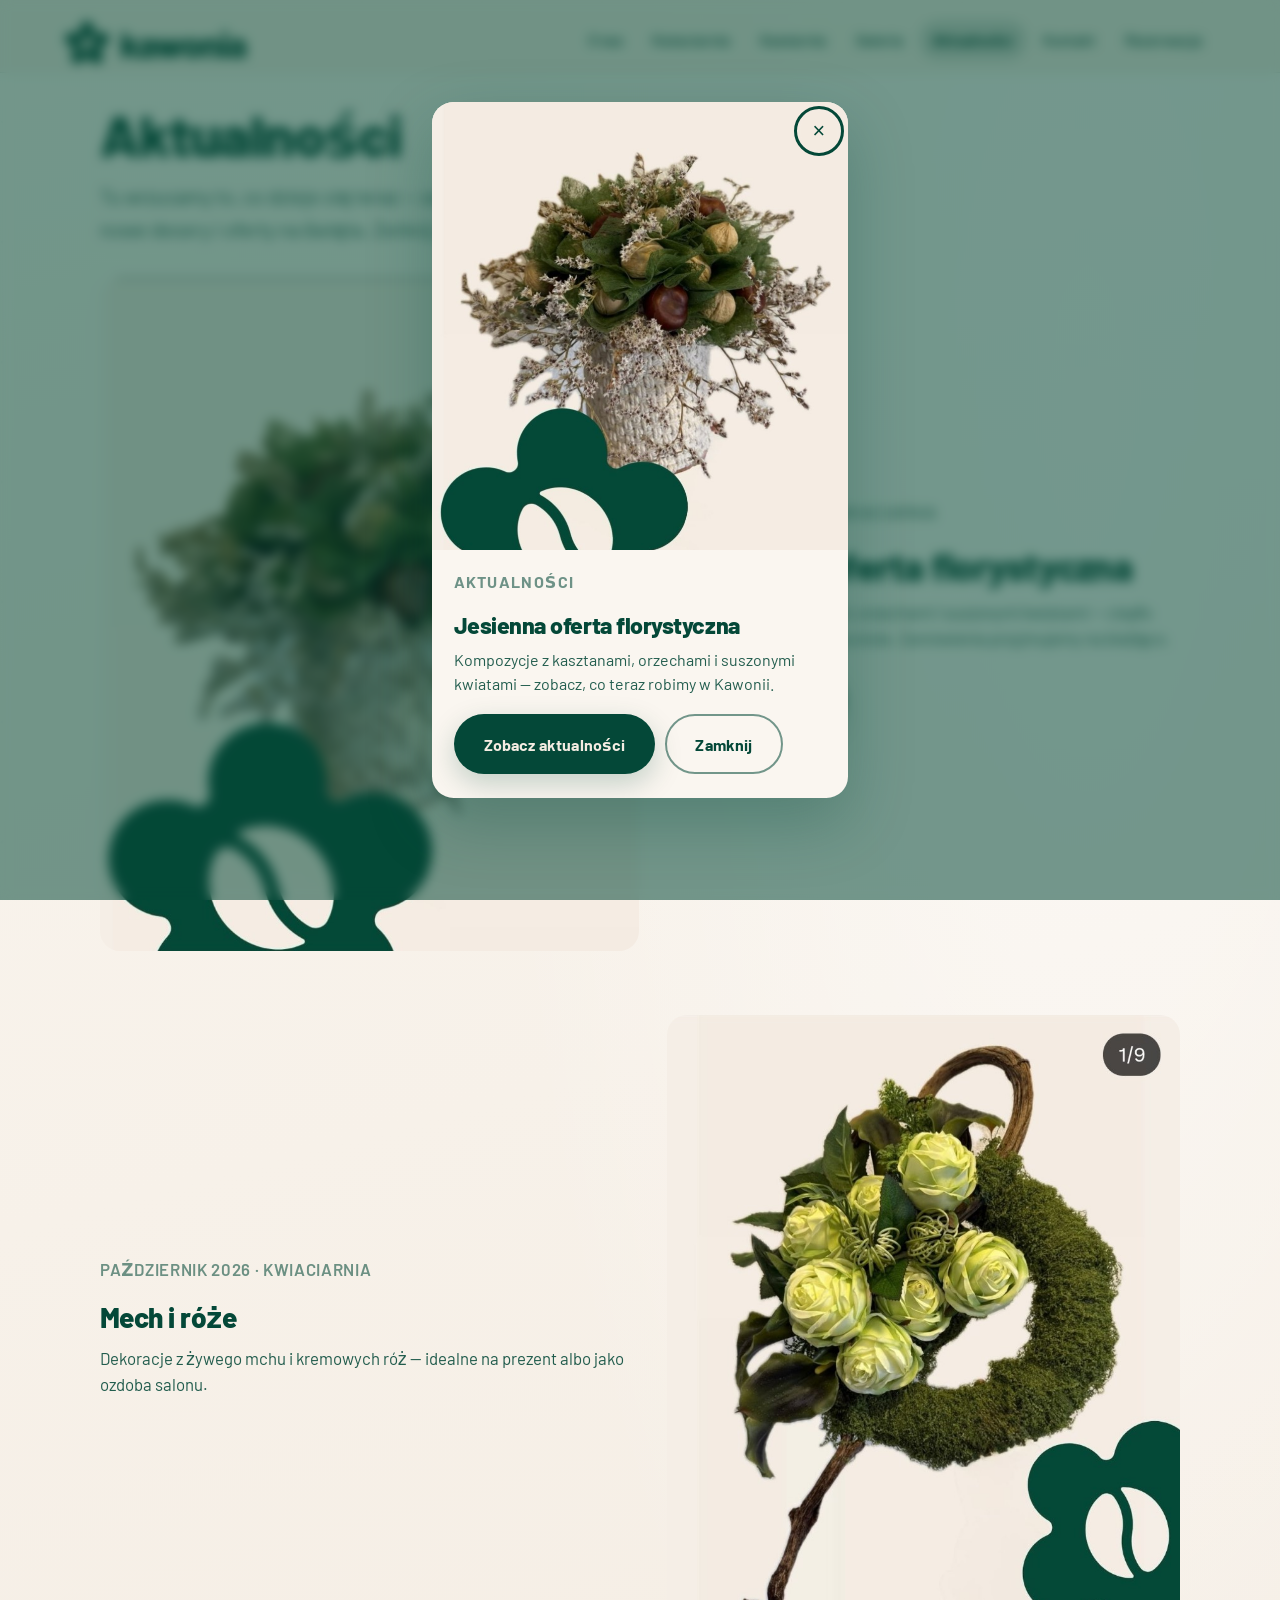
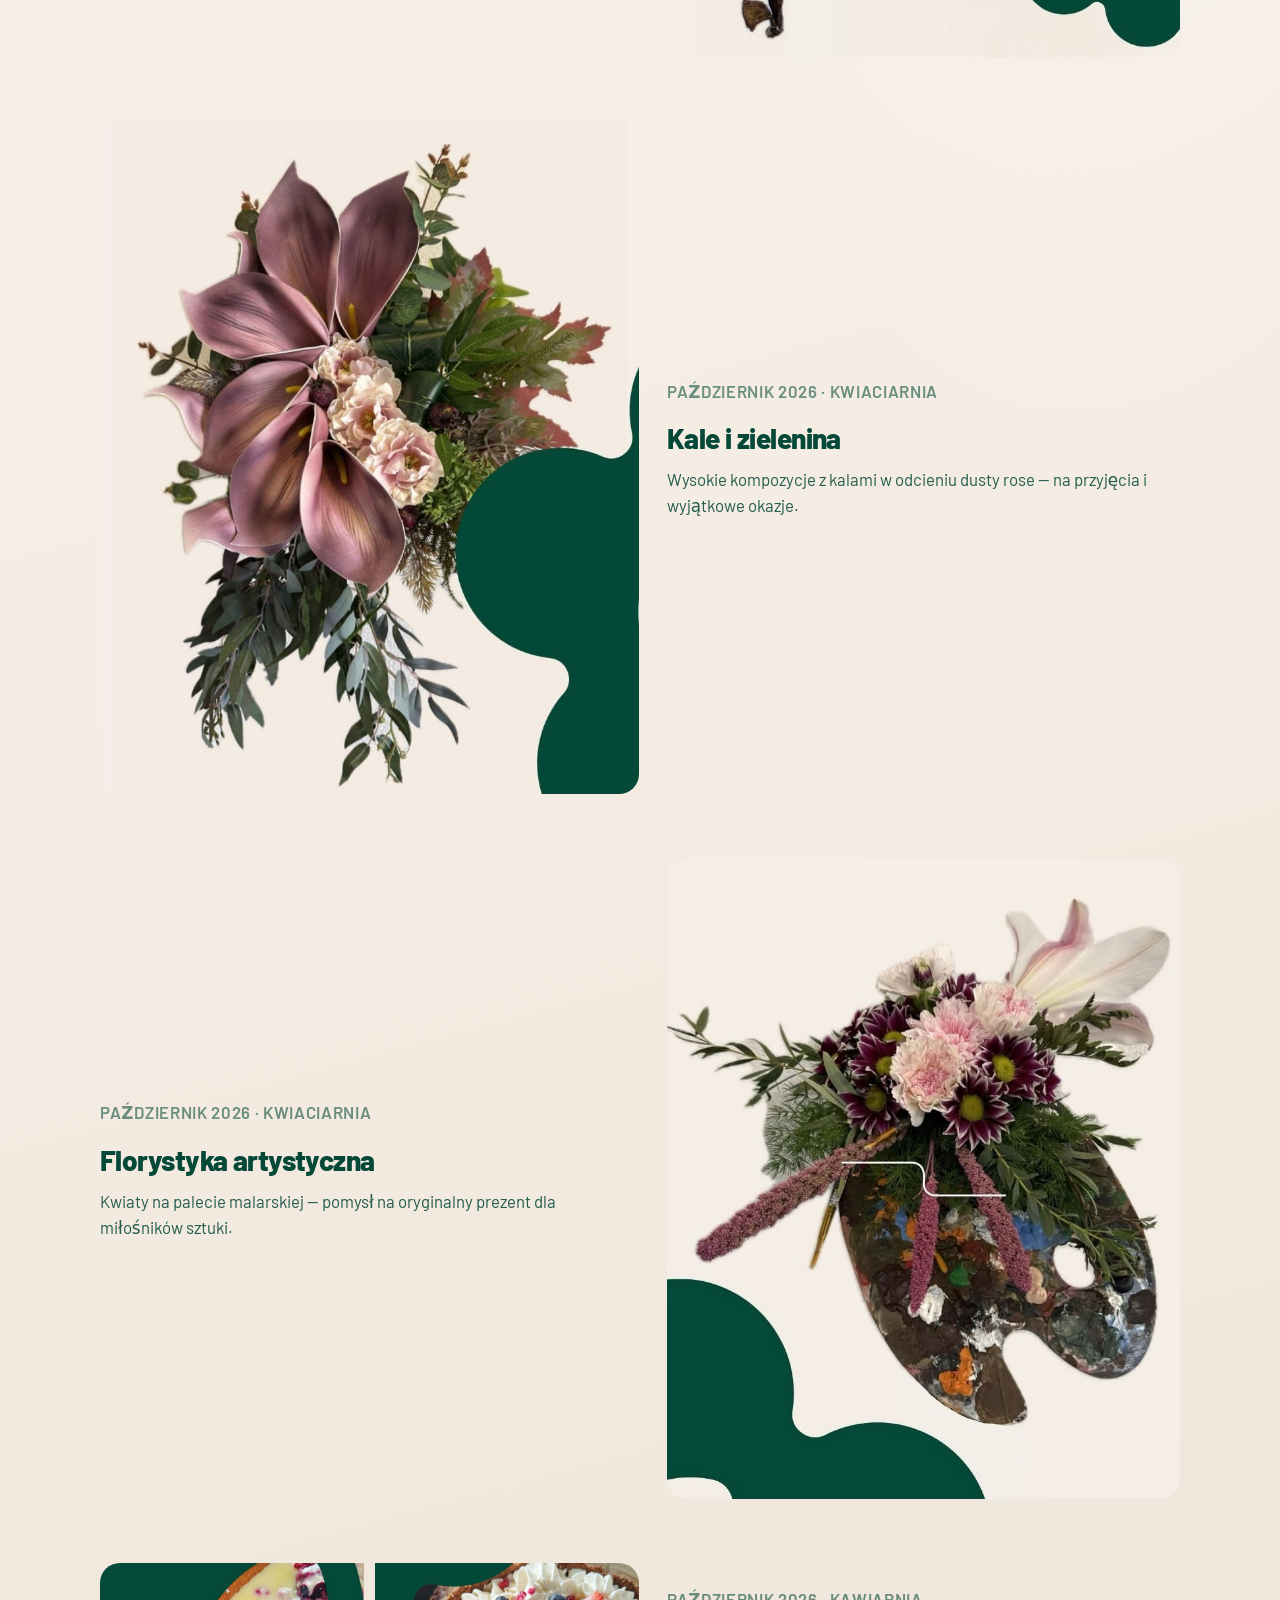
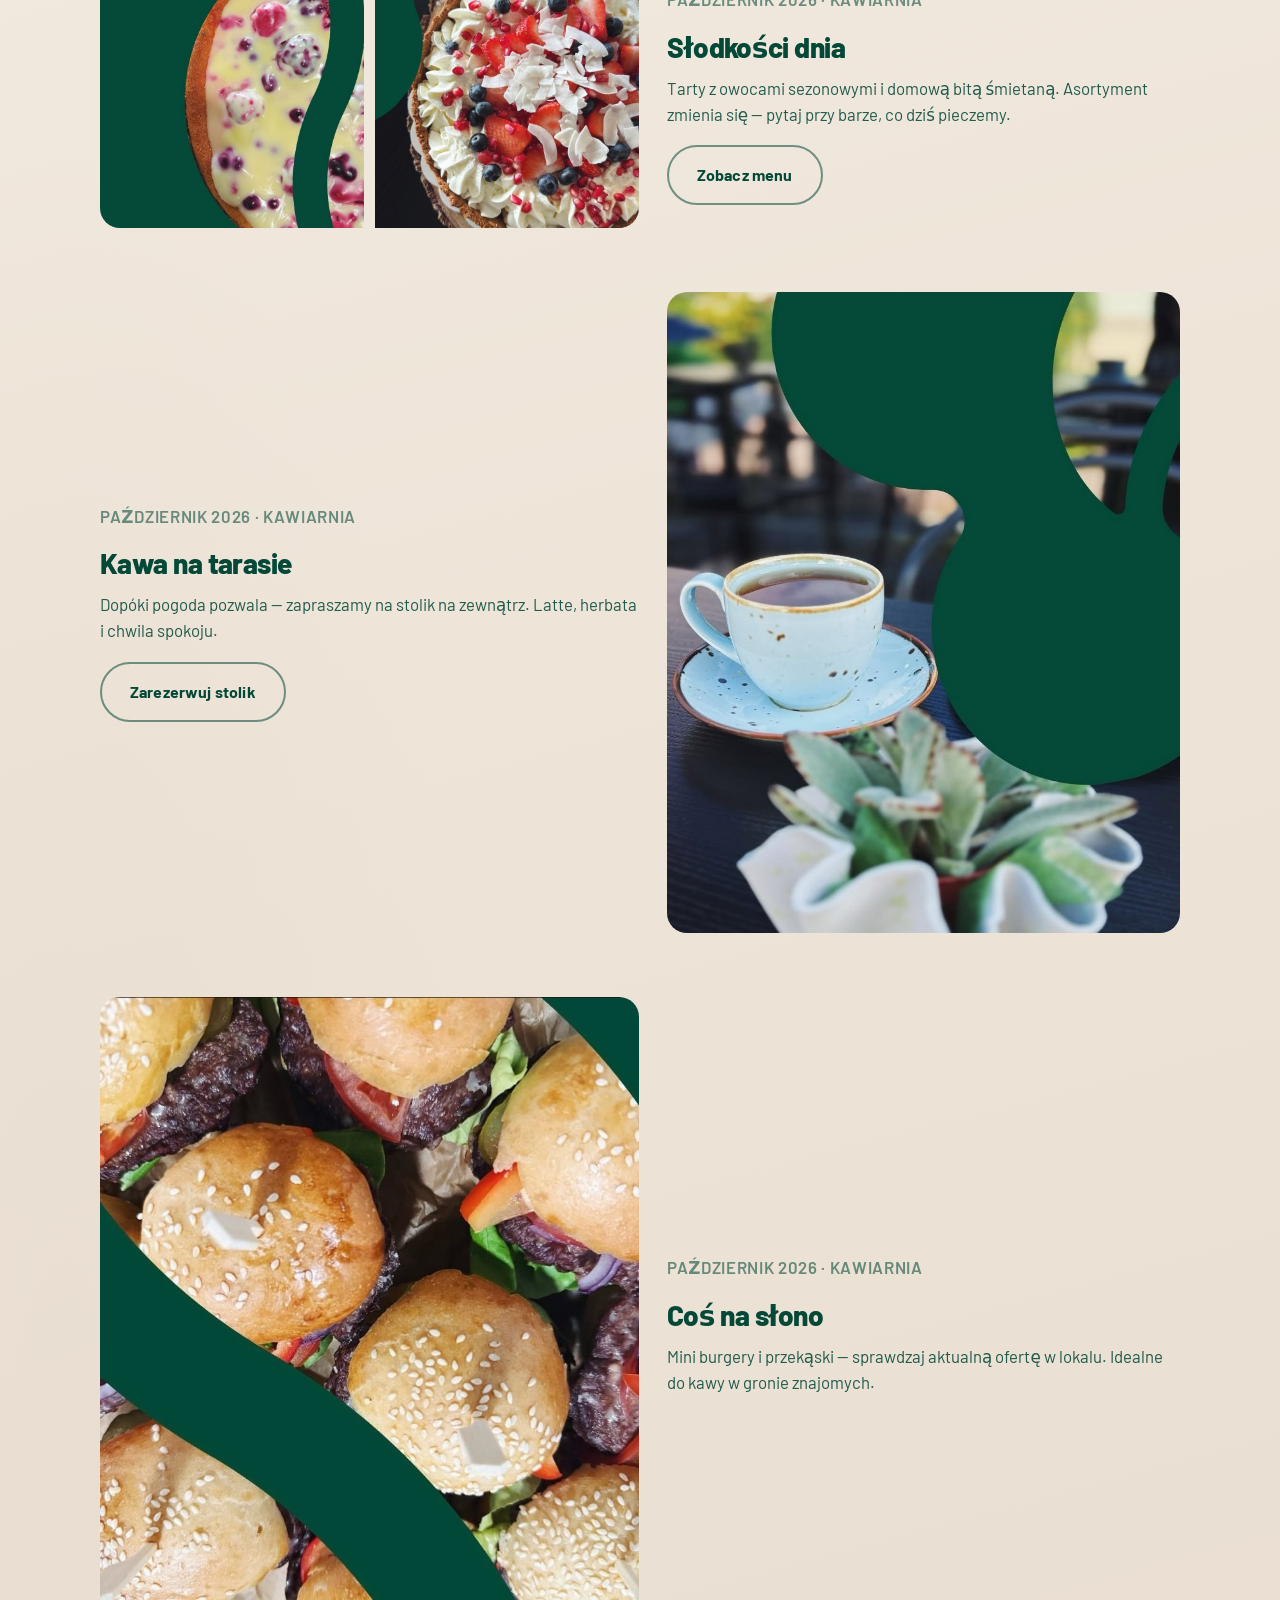
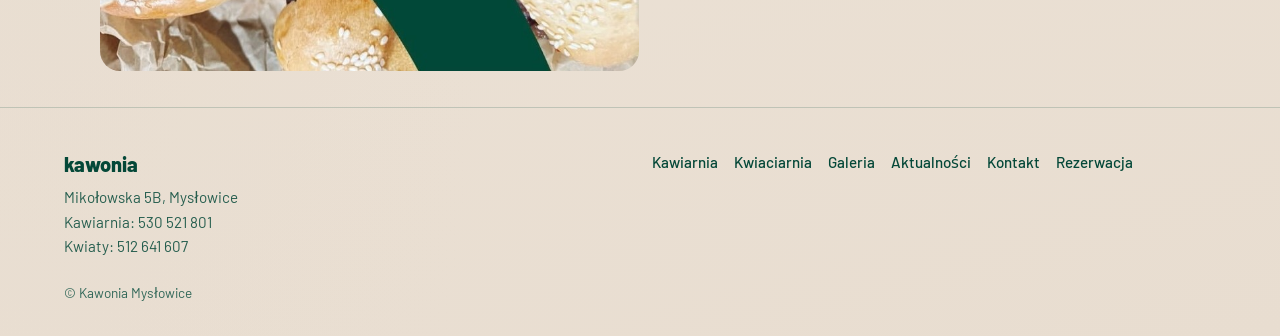
==== aktualnosci/index.html @ 57987437 "add photos and new site" ====
<!DOCTYPE html>
<html lang="pl">
<head>
  <meta charset="utf-8">
  <meta name="viewport" content="width=device-width, initial-scale=1">
  <!-- TODO: remove noindex before publish -->
  <meta name="robots" content="noindex">
  <title>Aktualności — Kawonia Mysłowice</title>
  <meta name="description" content="Aktualne oferty Kawonii w Mysłowicach: sezonowe kwiaty, słodkości i wydarzenia. Walentynki, Halloween i więcej.">
  <!-- TODO: replace example.com with the real domain -->
  <link rel="canonical" href="https://www.example.com/aktualnosci/">
  <meta property="og:type" content="website">
  <meta property="og:locale" content="pl_PL">
  <meta property="og:title" content="Aktualności — Kawonia Mysłowice">
  <meta property="og:description" content="Co teraz w Kawonii: sezonowe oferty kwiatów i kawiarni.">
  <meta property="og:url" content="https://www.example.com/aktualnosci/">
  <meta property="og:image" content="https://www.example.com/images/aktualnosci/jesienny-bukiet.jpg">
  <link rel="icon" href="../favicon.svg" type="image/svg+xml">
  <link rel="stylesheet" href="../css/styles.css">
</head>
<body class="theme-beige">
  <a class="skip-link" href="#main">Przejdź do treści</a>

  <header class="site-header">
    <div class="header-inner">
      <a class="logo" href="../index.html">
        <img src="../images/logo.svg" alt="" width="64" height="64">
        <span>kawonia</span>
      </a>
      <nav class="site-nav" aria-label="Główne">
        <ul>
          <li><a href="../index.html">O nas</a></li>
          <li><a href="../kwiaciarnia/">Kwiaciarnia</a></li>
          <li><a href="../kawiarnia/">Kawiarnia</a></li>
          <li><a href="../galeria/">Galeria</a></li>
          <li><a href="../aktualnosci/" aria-current="page">Aktualności</a></li>
          <li><a href="../kontakt/">Kontakt</a></li>
          <li><a href="../rezerwacja/">Rezerwacja</a></li>
        </ul>
      </nav>
    </div>
  </header>

  <main id="main" class="site-main">
    <header class="page-intro">
      <h1>Aktualności</h1>
      <p class="lead">Tu wrzucamy to, co dzieje się teraz — sezonowe bukiety, nowe desery i oferty na święta. Zerknij przed wizytą.</p>
    </header>

    <!-- TODO: podmieniaj wpisy poniżej na bieżące oferty (Walentynki, Halloween itd.) -->
    <div class="news-list">
      <article class="news-item news-item--featured" id="jesien">
        <div class="news-item-media">
          <img src="../images/aktualnosci/jesienny-bukiet.jpg" alt="Jesienna kompozycja z kasztanami i suszonymi kwiatami" width="800" height="1000" loading="eager">
        </div>
        <div class="news-item-body">
          <p class="news-meta"><time datetime="2026-10">Październik 2026</time> · Kwiaciarnia</p>
          <h2>Jesienna oferta florystyczna</h2>
          <p>Kompozycje z kasztanami, orzechami i suszonymi kwiatami — ciepło jesieni w doniczce albo na stole. Zamówienia przyjmujemy na bieżąco.</p>
          <a class="btn btn-primary" href="../kontakt/">Zapytaj o bukiet</a>
        </div>
      </article>

      <article class="news-item" id="mech">
        <div class="news-item-media">
          <img src="../images/aktualnosci/kompozycja-mech.jpg" alt="Kompozycja z mchem i kremowymi różami" width="800" height="1000" loading="lazy">
        </div>
        <div class="news-item-body">
          <p class="news-meta"><time datetime="2026-10">Październik 2026</time> · Kwiaciarnia</p>
          <h2>Mech i róże</h2>
          <p>Dekoracje z żywego mchu i kremowych róż — idealne na prezent albo jako ozdoba salonu.</p>
        </div>
      </article>

      <article class="news-item" id="kale">
        <div class="news-item-media">
          <img src="../images/aktualnosci/kale-roze.jpg" alt="Kompozycja z różowymi kalami i eukaliptusem" width="800" height="1000" loading="lazy">
        </div>
        <div class="news-item-body">
          <p class="news-meta"><time datetime="2026-10">Październik 2026</time> · Kwiaciarnia</p>
          <h2>Kale i zielenina</h2>
          <p>Wysokie kompozycje z kalami w odcieniu dusty rose — na przyjęcia i wyjątkowe okazje.</p>
        </div>
      </article>

      <article class="news-item" id="paleta">
        <div class="news-item-media">
          <img src="../images/aktualnosci/paleta-kwiatow.jpg" alt="Bukiet na drewnianej palecie malarskiej" width="800" height="1000" loading="lazy">
        </div>
        <div class="news-item-body">
          <p class="news-meta"><time datetime="2026-10">Październik 2026</time> · Kwiaciarnia</p>
          <h2>Florystyka artystyczna</h2>
          <p>Kwiaty na palecie malarskiej — pomysł na oryginalny prezent dla miłośników sztuki.</p>
        </div>
      </article>

      <article class="news-item" id="desery">
        <div class="news-item-media news-item-media--grid">
          <img src="../images/aktualnosci/tarta-jagody.jpg" alt="Tarta z malinami i jagodami" width="600" height="600" loading="lazy">
          <img src="../images/aktualnosci/tarta-owoce.jpg" alt="Tarta z truskawkami, borówkami i kokosem" width="600" height="600" loading="lazy">
        </div>
        <div class="news-item-body">
          <p class="news-meta"><time datetime="2026-10">Październik 2026</time> · Kawiarnia</p>
          <h2>Słodkości dnia</h2>
          <p>Tarty z owocami sezonowymi i domową bitą śmietaną. Asortyment zmienia się — pytaj przy barze, co dziś pieczemy.</p>
          <a class="btn btn-ghost" href="../kawiarnia/">Zobacz menu</a>
        </div>
      </article>

      <article class="news-item" id="taras">
        <div class="news-item-media">
          <img src="../images/aktualnosci/kawa-na-tarasie.jpg" alt="Kawa na tarasie Kawonii" width="800" height="1000" loading="lazy">
        </div>
        <div class="news-item-body">
          <p class="news-meta"><time datetime="2026-10">Październik 2026</time> · Kawiarnia</p>
          <h2>Kawa na tarasie</h2>
          <p>Dopóki pogoda pozwala — zapraszamy na stolik na zewnątrz. Latte, herbata i chwila spokoju.</p>
          <a class="btn btn-ghost" href="../rezerwacja/">Zarezerwuj stolik</a>
        </div>
      </article>

      <article class="news-item" id="sliders">
        <div class="news-item-media">
          <img src="../images/aktualnosci/mini-burgery.jpg" alt="Mini burgery na papierze" width="800" height="600" loading="lazy">
        </div>
        <div class="news-item-body">
          <p class="news-meta"><time datetime="2026-10">Październik 2026</time> · Kawiarnia</p>
          <h2>Coś na słono</h2>
          <p>Mini burgery i przekąski — sprawdzaj aktualną ofertę w lokalu. Idealne do kawy w gronie znajomych.</p>
        </div>
      </article>
    </div>
  </main>

  <footer class="site-footer">
    <div class="footer-inner">
      <div>
        <p class="footer-brand">kawonia</p>
        <p class="footer-meta">
          Mikołowska 5B, Mysłowice<br>
          Kawiarnia: <a href="tel:+48530521801">530&nbsp;521&nbsp;801</a><br>
          Kwiaty: <a href="tel:+48512641607">512&nbsp;641&nbsp;607</a>
        </p>
      </div>
      <nav class="footer-nav" aria-label="Stopka">
        <ul>
          <li><a href="../kawiarnia/">Kawiarnia</a></li>
          <li><a href="../kwiaciarnia/">Kwiaciarnia</a></li>
          <li><a href="../galeria/">Galeria</a></li>
          <li><a href="../aktualnosci/">Aktualności</a></li>
          <li><a href="../kontakt/">Kontakt</a></li>
          <li><a href="../rezerwacja/">Rezerwacja</a></li>
        </ul>
      </nav>
      <p class="footer-copy">© Kawonia Mysłowice</p>
    </div>
  </footer>

  <script src="../js/main.js" defer></script>
</body>
</html>
---- css/styles.css ----
/* Kawonia — shared styles */

@font-face {
  font-family: "Barlow";
  src: url("../fonts/barlow-400.woff2") format("woff2");
  font-weight: 400;
  font-style: normal;
  font-display: swap;
}

@font-face {
  font-family: "Barlow";
  src: url("../fonts/barlow-500.woff2") format("woff2");
  font-weight: 500;
  font-style: normal;
  font-display: swap;
}

@font-face {
  font-family: "Barlow";
  src: url("../fonts/barlow-600.woff2") format("woff2");
  font-weight: 600;
  font-style: normal;
  font-display: swap;
}

@font-face {
  font-family: "Barlow";
  src: url("../fonts/barlow-700.woff2") format("woff2");
  font-weight: 700;
  font-style: normal;
  font-display: swap;
}

@font-face {
  font-family: "Barlow";
  src: url("../fonts/barlow-800.woff2") format("woff2");
  font-weight: 800;
  font-style: normal;
  font-display: swap;
}

:root {
  --color-green: #044838;
  --color-beige: #f4ece2;
  --color-beige-deep: #e8ddd0;
  --color-beige-soft: #faf6f0;
  --color-green-soft: #066a52;
  --color-green-deep: #033529;
  --radius: 1rem;
  --radius-pill: 999px;
  --space: clamp(1rem, 4vw, 2.25rem);
  --max: 72rem;
  --font: "Barlow", system-ui, -apple-system, "Segoe UI", sans-serif;
  --transition: background-color 0.35s ease, color 0.35s ease, border-color 0.35s ease;
  --focus: 0 0 0 3px var(--color-beige), 0 0 0 5px var(--color-green);
  --ease-out: cubic-bezier(0.22, 1, 0.36, 1);
}

*,
*::before,
*::after {
  box-sizing: border-box;
}

html {
  scroll-behavior: smooth;
}

@media (prefers-reduced-motion: reduce) {
  html {
    scroll-behavior: auto;
  }

  *,
  *::before,
  *::after {
    animation-duration: 0.01ms !important;
    animation-iteration-count: 1 !important;
    transition-duration: 0.01ms !important;
  }
}

body {
  margin: 0;
  font-family: var(--font);
  font-size: 1.0625rem;
  line-height: 1.6;
  font-weight: 400;
  min-height: 100vh;
  display: flex;
  flex-direction: column;
  transition: var(--transition);
  -webkit-font-smoothing: antialiased;
}

body.theme-beige {
  --page-bg: var(--color-beige);
  background-color: var(--color-beige);
  background-image:
    radial-gradient(ellipse 80% 55% at 85% 8%, color-mix(in srgb, #fff 55%, transparent), transparent 60%),
    radial-gradient(ellipse 60% 45% at 5% 90%, color-mix(in srgb, var(--color-beige-deep) 80%, transparent), transparent 55%),
    linear-gradient(165deg, var(--color-beige-soft) 0%, var(--color-beige) 45%, var(--color-beige-deep) 100%);
  color: var(--color-green);
}

body.theme-green {
  --page-bg: var(--color-green);
  background-color: var(--color-green);
  background-image:
    radial-gradient(ellipse 70% 50% at 90% 0%, color-mix(in srgb, var(--color-green-soft) 55%, transparent), transparent 55%),
    radial-gradient(ellipse 50% 40% at 0% 100%, color-mix(in srgb, var(--color-green-deep) 70%, transparent), transparent 50%),
    linear-gradient(165deg, #055a44 0%, var(--color-green) 50%, var(--color-green-deep) 100%);
  color: var(--color-beige);
}

body::before {
  content: "";
  position: fixed;
  inset: 0;
  pointer-events: none;
  z-index: 0;
  opacity: 0.35;
  background-image: url("data:image/svg+xml,%3Csvg xmlns='http://www.w3.org/2000/svg' width='120' height='120'%3E%3Ccircle cx='2' cy='2' r='1.2' fill='%23044838' fill-opacity='0.07'/%3E%3C/svg%3E");
  background-size: 120px 120px;
}

.theme-green::before {
  background-image: url("data:image/svg+xml,%3Csvg xmlns='http://www.w3.org/2000/svg' width='120' height='120'%3E%3Ccircle cx='2' cy='2' r='1.2' fill='%23f4ece2' fill-opacity='0.08'/%3E%3C/svg%3E");
}

.site-header,
.site-main,
.site-footer {
  position: relative;
  z-index: 1;
}

img {
  max-width: 100%;
  height: auto;
  display: block;
}

a {
  color: inherit;
  text-decoration-thickness: 1px;
  text-underline-offset: 0.2em;
}

a:hover {
  text-decoration-thickness: 2px;
}

:focus-visible {
  outline: 3px solid currentColor;
  outline-offset: 3px;
}

.skip-link {
  position: absolute;
  top: -100%;
  left: var(--space);
  z-index: 1000;
  padding: 0.75rem 1.25rem;
  border-radius: var(--radius-pill);
  font-weight: 600;
  text-decoration: none;
}

.theme-beige .skip-link {
  background: var(--color-green);
  color: var(--color-beige);
}

.theme-green .skip-link {
  background: var(--color-beige);
  color: var(--color-green);
}

.skip-link:focus {
  top: 0.75rem;
}

.site-header {
  padding: 1rem var(--space) 0;
  position: sticky;
  top: 0;
  z-index: 50;
  backdrop-filter: blur(14px) saturate(1.1);
  transition: var(--transition);
}

.theme-beige .site-header {
  background: color-mix(in srgb, var(--color-beige) 78%, transparent);
  border-bottom: 1px solid color-mix(in srgb, var(--color-green) 8%, transparent);
}

.theme-green .site-header {
  background: color-mix(in srgb, var(--color-green) 78%, transparent);
  border-bottom: 1px solid color-mix(in srgb, var(--color-beige) 10%, transparent);
}

.header-inner {
  max-width: var(--max);
  margin: 0 auto;
  display: flex;
  flex-wrap: wrap;
  align-items: center;
  justify-content: space-between;
  gap: 0.75rem 1.5rem;
}

.logo {
  display: inline-flex;
  align-items: center;
  gap: 0.65rem;
  text-decoration: none;
  font-weight: 800;
  font-size: 2.25rem;
  letter-spacing: -0.03em;
  line-height: 1;
}

.logo img {
  width: 2.85rem;
  height: 2.85rem;
  flex-shrink: 0;
}

.site-nav {
  flex: 0 1 auto;
  margin-left: auto;
  min-width: 0;
  overflow-x: auto;
  -webkit-overflow-scrolling: touch;
  scrollbar-width: thin;
}

.site-nav ul {
  display: flex;
  flex-wrap: nowrap;
  gap: 0.25rem 0.15rem;
  list-style: none;
  margin: 0;
  padding: 0.25rem 0 0.75rem;
  width: max-content;
}

.site-nav a {
  display: block;
  padding: 0.5rem 0.85rem;
  text-decoration: none;
  font-weight: 500;
  font-size: 0.95rem;
  white-space: nowrap;
  border-radius: var(--radius-pill);
  transition: background-color 0.2s ease;
}

.site-nav a:hover {
  background: color-mix(in srgb, currentColor 10%, transparent);
}

.site-nav a[aria-current="page"] {
  font-weight: 700;
  background: color-mix(in srgb, currentColor 14%, transparent);
}

.site-main {
  flex: 1;
  width: 100%;
  max-width: var(--max);
  margin: 0 auto;
  padding: var(--space);
  padding-top: 1.75rem;
}

.site-main--home {
  padding-top: clamp(1.5rem, 4vw, 2.75rem);
}

.site-footer {
  margin-top: auto;
  padding: 2.5rem var(--space) 2rem;
  border-top: 1px solid color-mix(in srgb, currentColor 18%, transparent);
}

.footer-inner {
  max-width: var(--max);
  margin: 0 auto;
  display: grid;
  gap: 1.5rem;
}

@media (min-width: 640px) {
  .footer-inner {
    grid-template-columns: 1fr 1fr;
    align-items: start;
  }
}

.footer-brand {
  font-weight: 800;
  font-size: 1.25rem;
  margin: 0 0 0.35rem;
}

.footer-meta {
  margin: 0;
  font-size: 0.95rem;
  opacity: 0.85;
}

.footer-meta a {
  text-decoration: none;
}

.footer-meta a:hover {
  text-decoration: underline;
}

.footer-nav ul {
  list-style: none;
  margin: 0;
  padding: 0;
  display: flex;
  flex-wrap: wrap;
  gap: 0.5rem 1rem;
}

.footer-nav a {
  text-decoration: none;
  font-weight: 500;
  font-size: 0.95rem;
}

.footer-copy {
  grid-column: 1 / -1;
  margin: 0;
  font-size: 0.85rem;
  color: color-mix(in srgb, currentColor 82%, var(--page-bg));
}

/* Typography */
h1,
h2,
h3 {
  line-height: 1.15;
  letter-spacing: -0.02em;
  font-weight: 800;
  margin: 0 0 0.75rem;
}

h1 {
  font-size: clamp(2.15rem, 6.5vw, 3.6rem);
}

h2 {
  font-size: clamp(1.5rem, 4vw, 2rem);
}

h3 {
  font-size: 1.2rem;
  font-weight: 700;
}

.lead {
  font-size: clamp(1.08rem, 2.5vw, 1.25rem);
  max-width: 32rem;
  margin: 0 0 1.75rem;
  line-height: 1.65;
  color: color-mix(in srgb, currentColor 92%, var(--page-bg));
}

.brand-mark {
  margin: 0 0 1rem;
  font-size: clamp(2.85rem, 7.5vw, 4.5rem);
  font-weight: 800;
  letter-spacing: -0.045em;
  line-height: 0.95;
  color: var(--color-green);
}

.theme-green .brand-mark {
  color: var(--color-beige);
}

.hero-copy h1 {
  max-width: 14ch;
  font-size: clamp(1.75rem, 4.2vw, 2.55rem);
  font-weight: 700;
  letter-spacing: -0.025em;
  color: var(--color-green);
}

.theme-green .hero-copy h1 {
  color: var(--color-beige);
}

.section {
  margin-bottom: clamp(2.5rem, 6vw, 4rem);
}

.section-header {
  margin-bottom: 1.5rem;
}

/* Buttons */
.btn {
  display: inline-flex;
  align-items: center;
  justify-content: center;
  gap: 0.5rem;
  padding: 0.95rem 1.75rem;
  border-radius: var(--radius-pill);
  font-family: inherit;
  font-size: 1rem;
  font-weight: 700;
  letter-spacing: 0.01em;
  text-decoration: none;
  border: 2px solid transparent;
  cursor: pointer;
  transition:
    background-color 0.25s var(--ease-out),
    color 0.25s var(--ease-out),
    border-color 0.25s var(--ease-out),
    transform 0.25s var(--ease-out),
    box-shadow 0.25s var(--ease-out);
}

.btn:hover {
  text-decoration: none;
  transform: translateY(-2px);
}

.btn:active {
  transform: translateY(0);
}

.theme-beige .btn-primary {
  background: var(--color-green);
  color: var(--color-beige);
  box-shadow: 0 10px 28px color-mix(in srgb, var(--color-green) 22%, transparent);
}

.theme-beige .btn-primary:hover {
  background: var(--color-green-soft);
  box-shadow: 0 14px 32px color-mix(in srgb, var(--color-green) 28%, transparent);
}

.theme-green .btn-primary {
  background: var(--color-beige);
  color: var(--color-green);
  box-shadow: 0 10px 28px color-mix(in srgb, #000 22%, transparent);
}

.theme-green .btn-primary:hover {
  background: #fff;
}

.btn-ghost {
  background: transparent;
  border-color: color-mix(in srgb, currentColor 55%, transparent);
  color: inherit;
}

.btn-ghost:hover {
  background: color-mix(in srgb, currentColor 8%, transparent);
  border-color: currentColor;
}

/* Hero */
.hero {
  display: grid;
  gap: 2rem;
  align-items: center;
  margin-bottom: clamp(2.5rem, 6vw, 4rem);
}

@media (min-width: 768px) {
  .hero {
    grid-template-columns: minmax(0, 1fr) minmax(16rem, 0.9fr);
    gap: clamp(1.25rem, 3vw, 2.5rem);
    align-items: center;
  }
}

.hero-copy {
  animation: rise-in 0.7s var(--ease-out) both;
}

.hero-visual {
  position: relative;
  justify-self: stretch;
  width: 100%;
  max-width: 28rem;
  margin-inline: auto;
  animation: rise-in 0.85s var(--ease-out) 0.08s both;
}

@media (min-width: 768px) {
  .hero-visual {
    justify-self: end;
    margin-inline: 0;
    max-width: none;
  }
}

.hero-visual::before {
  content: "";
  position: absolute;
  inset: 12% 8%;
  border-radius: 50%;
  background: radial-gradient(circle, color-mix(in srgb, var(--color-green) 14%, transparent), transparent 68%);
  filter: blur(18px);
  z-index: 0;
  pointer-events: none;
}

.theme-green .hero-visual::before {
  background: radial-gradient(circle, color-mix(in srgb, var(--color-beige) 16%, transparent), transparent 68%);
}

.hero-visual img {
  position: relative;
  z-index: 1;
  width: 100%;
  border-radius: 2rem;
  box-shadow: 0 24px 60px color-mix(in srgb, var(--color-green) 12%, transparent);
  animation: float-y 7s ease-in-out infinite;
}

.hero-actions {
  display: flex;
  flex-wrap: wrap;
  gap: 0.85rem;
}

@keyframes rise-in {
  from {
    opacity: 0;
    transform: translateY(1.1rem);
  }
  to {
    opacity: 1;
    transform: translateY(0);
  }
}

@keyframes float-y {
  0%,
  100% {
    transform: translateY(0);
  }
  50% {
    transform: translateY(-0.55rem);
  }
}

/* Home tiles */
.section--tiles {
  margin-bottom: clamp(2rem, 5vw, 3rem);
}

.home-tiles {
  display: grid;
  gap: 1.15rem;
  animation: rise-in 0.9s var(--ease-out) 0.2s both;
}

@media (min-width: 640px) {
  .home-tiles {
    grid-template-columns: 1fr 1fr;
    gap: 1.35rem;
  }
}

.tile {
  display: flex;
  flex-direction: column;
  justify-content: flex-end;
  min-height: clamp(13rem, 28vw, 16rem);
  padding: 1.85rem 1.9rem;
  border-radius: 1.75rem;
  text-decoration: none;
  transition:
    transform 0.35s var(--ease-out),
    box-shadow 0.35s var(--ease-out),
    background-color 0.25s ease;
}

.tile:hover {
  transform: translateY(-5px);
  text-decoration: none;
}

.tile-label {
  font-size: 0.8rem;
  font-weight: 600;
  letter-spacing: 0.08em;
  text-transform: uppercase;
  margin-bottom: 0.65rem;
  opacity: 0.65;
}

.tile-beige {
  background:
    linear-gradient(160deg, #fffaf3 0%, #f3e8da 100%);
  color: var(--color-green);
  box-shadow:
    inset 0 0 0 1.5px color-mix(in srgb, var(--color-green) 55%, transparent),
    0 12px 32px color-mix(in srgb, var(--color-green) 8%, transparent);
}

.tile-beige:hover {
  box-shadow:
    inset 0 0 0 1.5px var(--color-green),
    0 18px 40px color-mix(in srgb, var(--color-green) 14%, transparent);
}

.tile-green {
  background:
    linear-gradient(160deg, #06604a 0%, var(--color-green) 55%, var(--color-green-deep) 100%);
  color: var(--color-beige);
  box-shadow: 0 12px 32px color-mix(in srgb, var(--color-green) 28%, transparent);
}

.tile-green:hover {
  box-shadow: 0 18px 40px color-mix(in srgb, var(--color-green) 38%, transparent);
}

.theme-green .tile-green {
  background: linear-gradient(160deg, #044a3a 0%, #022820 100%);
  box-shadow:
    inset 0 0 0 1.5px color-mix(in srgb, var(--color-beige) 45%, transparent),
    0 12px 32px color-mix(in srgb, #000 25%, transparent);
}

.tile h2 {
  margin: 0 0 0.4rem;
  font-size: clamp(1.65rem, 3.2vw, 2.05rem);
}

.tile p {
  margin: 0;
  max-width: 18rem;
  font-size: 1.02rem;
  line-height: 1.5;
  color: color-mix(in srgb, currentColor 82%, transparent);
}

/* Price lists */
.price-list {
  list-style: none;
  margin: 0 0 2rem;
  padding: 0;
  max-width: 40rem;
}

.price-list li {
  display: flex;
  align-items: baseline;
  gap: 0.75rem;
  padding: 0.85rem 0;
  border-bottom: 1px dashed color-mix(in srgb, currentColor 35%, transparent);
}

.price-list .item-name {
  flex: 0 1 auto;
  font-weight: 600;
}

.price-list .item-dots {
  flex: 1 1 auto;
  min-width: 1.5rem;
  border-bottom: 1px dotted color-mix(in srgb, currentColor 30%, transparent);
  height: 0;
  align-self: center;
  margin-bottom: 0.2em;
}

.price-list .item-price {
  flex: 0 0 auto;
  font-weight: 700;
  white-space: nowrap;
}

.price-list .item-note {
  display: block;
  width: 100%;
  flex-basis: 100%;
  font-size: 0.9rem;
  font-weight: 400;
  opacity: 0.75;
  margin-top: 0.15rem;
}

.price-list li {
  flex-wrap: wrap;
}

.menu-grid {
  display: grid;
  gap: 2.5rem;
}

@media (min-width: 720px) {
  .menu-grid {
    grid-template-columns: 1fr 1fr;
    gap: 3rem;
  }
}

/* Photo grids */
.photo-grid {
  display: grid;
  gap: 0.85rem;
  grid-template-columns: 1fr;
}

@media (min-width: 480px) {
  .photo-grid {
    grid-template-columns: repeat(2, 1fr);
  }
}

@media (min-width: 800px) {
  .photo-grid {
    grid-template-columns: repeat(3, 1fr);
  }
}

.photo-grid figure {
  margin: 0;
  border-radius: 1rem;
  overflow: hidden;
}

.photo-grid img {
  width: 100%;
  aspect-ratio: 1;
  object-fit: cover;
}

.photo-grid figcaption {
  padding: 0.5rem 0.15rem 0;
  font-size: 0.9rem;
  opacity: 0.75;
}

.media-block {
  border-radius: 1.25rem;
  overflow: hidden;
  margin: 0 0 2rem;
}

.media-block img {
  width: 100%;
  border-radius: 1.25rem;
}

/* Loyalty card */
.loyalty-card {
  border: 2px solid currentColor;
  border-radius: 1.25rem;
  padding: 1.5rem 1.75rem;
  max-width: 28rem;
}

.loyalty-card h3 {
  margin-top: 0;
}

.loyalty-card p {
  margin: 0 0 1rem;
}

.stamps {
  display: flex;
  flex-wrap: wrap;
  gap: 0.5rem;
  list-style: none;
  margin: 0;
  padding: 0;
}

.stamps li {
  width: 2.25rem;
  height: 2.25rem;
  border-radius: 50%;
  border: 2px dashed color-mix(in srgb, currentColor 45%, transparent);
  display: grid;
  place-items: center;
  font-size: 0.75rem;
  font-weight: 700;
  opacity: 0.7;
}

/* Contact */
.contact-grid {
  display: grid;
  gap: 2rem;
}

@media (min-width: 700px) {
  .contact-grid {
    grid-template-columns: 1fr 1fr;
  }
}

.contact-list {
  list-style: none;
  margin: 0;
  padding: 0;
}

.contact-list li {
  margin-bottom: 1rem;
}

.contact-list strong {
  display: block;
  font-size: 0.85rem;
  text-transform: uppercase;
  letter-spacing: 0.04em;
  opacity: 0.7;
  margin-bottom: 0.15rem;
  font-weight: 600;
}

.contact-list a {
  font-weight: 600;
  font-size: 1.15rem;
  text-decoration: none;
}

.hours-list {
  list-style: none;
  margin: 0;
  padding: 0;
}

.hours-list li {
  display: flex;
  justify-content: space-between;
  gap: 1rem;
  padding: 0.4rem 0;
  border-bottom: 1px dashed color-mix(in srgb, currentColor 25%, transparent);
}

.map-placeholder {
  border: 2px dashed color-mix(in srgb, currentColor 40%, transparent);
  border-radius: 1.25rem;
  min-height: 16rem;
  display: grid;
  place-items: center;
  padding: 1.5rem;
  text-align: center;
  opacity: 0.85;
}

.map-placeholder iframe {
  width: 100%;
  height: 100%;
  min-height: 16rem;
  border: 0;
  border-radius: 1.1rem;
}

/* Form */
.form {
  max-width: 36rem;
  display: grid;
  gap: 1.15rem;
}

.form-row {
  display: grid;
  gap: 1.15rem;
}

@media (min-width: 520px) {
  .form-row.two {
    grid-template-columns: 1fr 1fr;
  }
}

.form label {
  display: grid;
  gap: 0.4rem;
  font-weight: 600;
  font-size: 0.95rem;
}

.form input,
.form select,
.form textarea {
  font: inherit;
  padding: 0.75rem 1rem;
  border-radius: 0.75rem;
  border: 2px solid color-mix(in srgb, currentColor 30%, transparent);
  background: color-mix(in srgb, currentColor 4%, transparent);
  color: inherit;
  width: 100%;
  transition: border-color 0.15s ease;
}

.theme-beige .form input,
.theme-beige .form select,
.theme-beige .form textarea {
  background: #fff;
  color: var(--color-green);
}

.theme-green .form input,
.theme-green .form select,
.theme-green .form textarea {
  background: color-mix(in srgb, var(--color-beige) 8%, transparent);
  color: var(--color-beige);
}

.form input:focus-visible,
.form select:focus-visible,
.form textarea:focus-visible {
  border-color: currentColor;
  outline-offset: 2px;
}

.form textarea {
  min-height: 7rem;
  resize: vertical;
}

.form .hint {
  font-weight: 400;
  font-size: 0.85rem;
  opacity: 0.75;
}

.honeypot {
  position: absolute;
  left: -9999px;
  width: 1px;
  height: 1px;
  overflow: hidden;
}

.form-status {
  min-height: 1.5rem;
  padding: 0.75rem 1rem;
  border-radius: 0.75rem;
  font-weight: 600;
}

.form-status[data-state="error"] {
  background: color-mix(in srgb, #b00020 15%, transparent);
  color: #8b0018;
}

.theme-green .form-status[data-state="error"] {
  background: color-mix(in srgb, #ffb4b4 20%, transparent);
  color: #ffe0e0;
}

.form-status[data-state="success"] {
  background: color-mix(in srgb, currentColor 12%, transparent);
}

.form-status:empty {
  display: none;
}

.form-actions {
  display: flex;
  flex-wrap: wrap;
  gap: 0.75rem;
  align-items: center;
}

/* Utilities */
.visually-hidden {
  position: absolute;
  width: 1px;
  height: 1px;
  padding: 0;
  margin: -1px;
  overflow: hidden;
  clip: rect(0, 0, 0, 0);
  white-space: nowrap;
  border: 0;
}

.page-intro {
  margin-bottom: 2rem;
  max-width: 40rem;
}

.form-aside {
  margin-top: 2rem;
  max-width: 36rem;
  font-size: 1rem;
  opacity: 0.85;
}

/* Aktualności */
.news-list {
  display: flex;
  flex-direction: column;
  gap: clamp(2.5rem, 6vw, 4rem);
}

.news-item {
  display: grid;
  gap: 1.25rem 1.75rem;
  align-items: center;
}

@media (min-width: 720px) {
  .news-item {
    grid-template-columns: minmax(0, 1.05fr) minmax(0, 1fr);
  }

  .news-item:nth-child(even) .news-item-media {
    order: 2;
  }
}

.news-item--featured .news-item-body h2 {
  font-size: clamp(1.75rem, 3.5vw, 2.35rem);
}

.news-meta {
  margin: 0 0 0.4rem;
  font-size: 0.85rem;
  font-weight: 600;
  letter-spacing: 0.04em;
  text-transform: uppercase;
  opacity: 0.65;
}

.news-item-body h2 {
  margin: 0 0 0.65rem;
  font-size: clamp(1.35rem, 2.5vw, 1.75rem);
  line-height: 1.2;
  letter-spacing: -0.02em;
}

.news-item-body p {
  margin: 0 0 1.15rem;
  max-width: 34rem;
  font-size: 1.05rem;
  line-height: 1.55;
  color: color-mix(in srgb, currentColor 88%, transparent);
}

.news-item-media {
  margin: 0;
  border-radius: 1.25rem;
  overflow: hidden;
}

.news-item-media img {
  display: block;
  width: 100%;
  aspect-ratio: 4 / 5;
  object-fit: cover;
}

.news-item-media--grid {
  display: grid;
  grid-template-columns: 1fr 1fr;
  gap: 0.65rem;
}

.news-item-media--grid img {
  aspect-ratio: 1;
}

/* Promo popup (aktualna oferta) */
.promo-dialog {
  padding: 0;
  border: none;
  border-radius: 1.35rem;
  max-width: min(26rem, calc(100vw - 2rem));
  width: 100%;
  background: var(--color-beige-soft);
  color: var(--color-green);
  box-shadow: 0 24px 64px color-mix(in srgb, var(--color-green) 28%, transparent);
  overflow: hidden;
}

.promo-dialog::backdrop {
  background: color-mix(in srgb, var(--color-green) 55%, transparent);
  backdrop-filter: blur(6px);
}

.promo-dialog[open] {
  animation: promo-in 0.4s var(--ease-out);
}

@keyframes promo-in {
  from {
    opacity: 0;
    transform: translateY(12px) scale(0.97);
  }
  to {
    opacity: 1;
    transform: none;
  }
}

.promo-dialog-close {
  position: absolute;
  top: 0.65rem;
  right: 0.65rem;
  z-index: 2;
  width: 2.35rem;
  height: 2.35rem;
  border: none;
  border-radius: 999px;
  background: color-mix(in srgb, var(--color-beige) 88%, transparent);
  color: var(--color-green);
  font-size: 1.35rem;
  line-height: 1;
  cursor: pointer;
  display: grid;
  place-items: center;
}

.promo-dialog-close:hover {
  background: #fff;
}

.promo-dialog-media {
  margin: 0;
  position: relative;
}

.promo-dialog-media img {
  display: block;
  width: 100%;
  aspect-ratio: 4 / 5;
  object-fit: cover;
  max-height: min(52vh, 28rem);
}

.promo-dialog-body {
  padding: 1.25rem 1.35rem 1.5rem;
}

.promo-dialog-eyebrow {
  margin: 0 0 0.35rem;
  font-size: 0.78rem;
  font-weight: 700;
  letter-spacing: 0.08em;
  text-transform: uppercase;
  opacity: 0.65;
}

.promo-dialog-body h2 {
  margin: 0 0 0.5rem;
  font-size: 1.45rem;
  line-height: 1.2;
  letter-spacing: -0.02em;
}

.promo-dialog-body p {
  margin: 0 0 1.15rem;
  font-size: 1rem;
  line-height: 1.5;
  color: color-mix(in srgb, var(--color-green) 88%, transparent);
}

.promo-dialog-actions {
  display: flex;
  flex-wrap: wrap;
  gap: 0.65rem;
}

.promo-dialog-shell {
  position: relative;
}
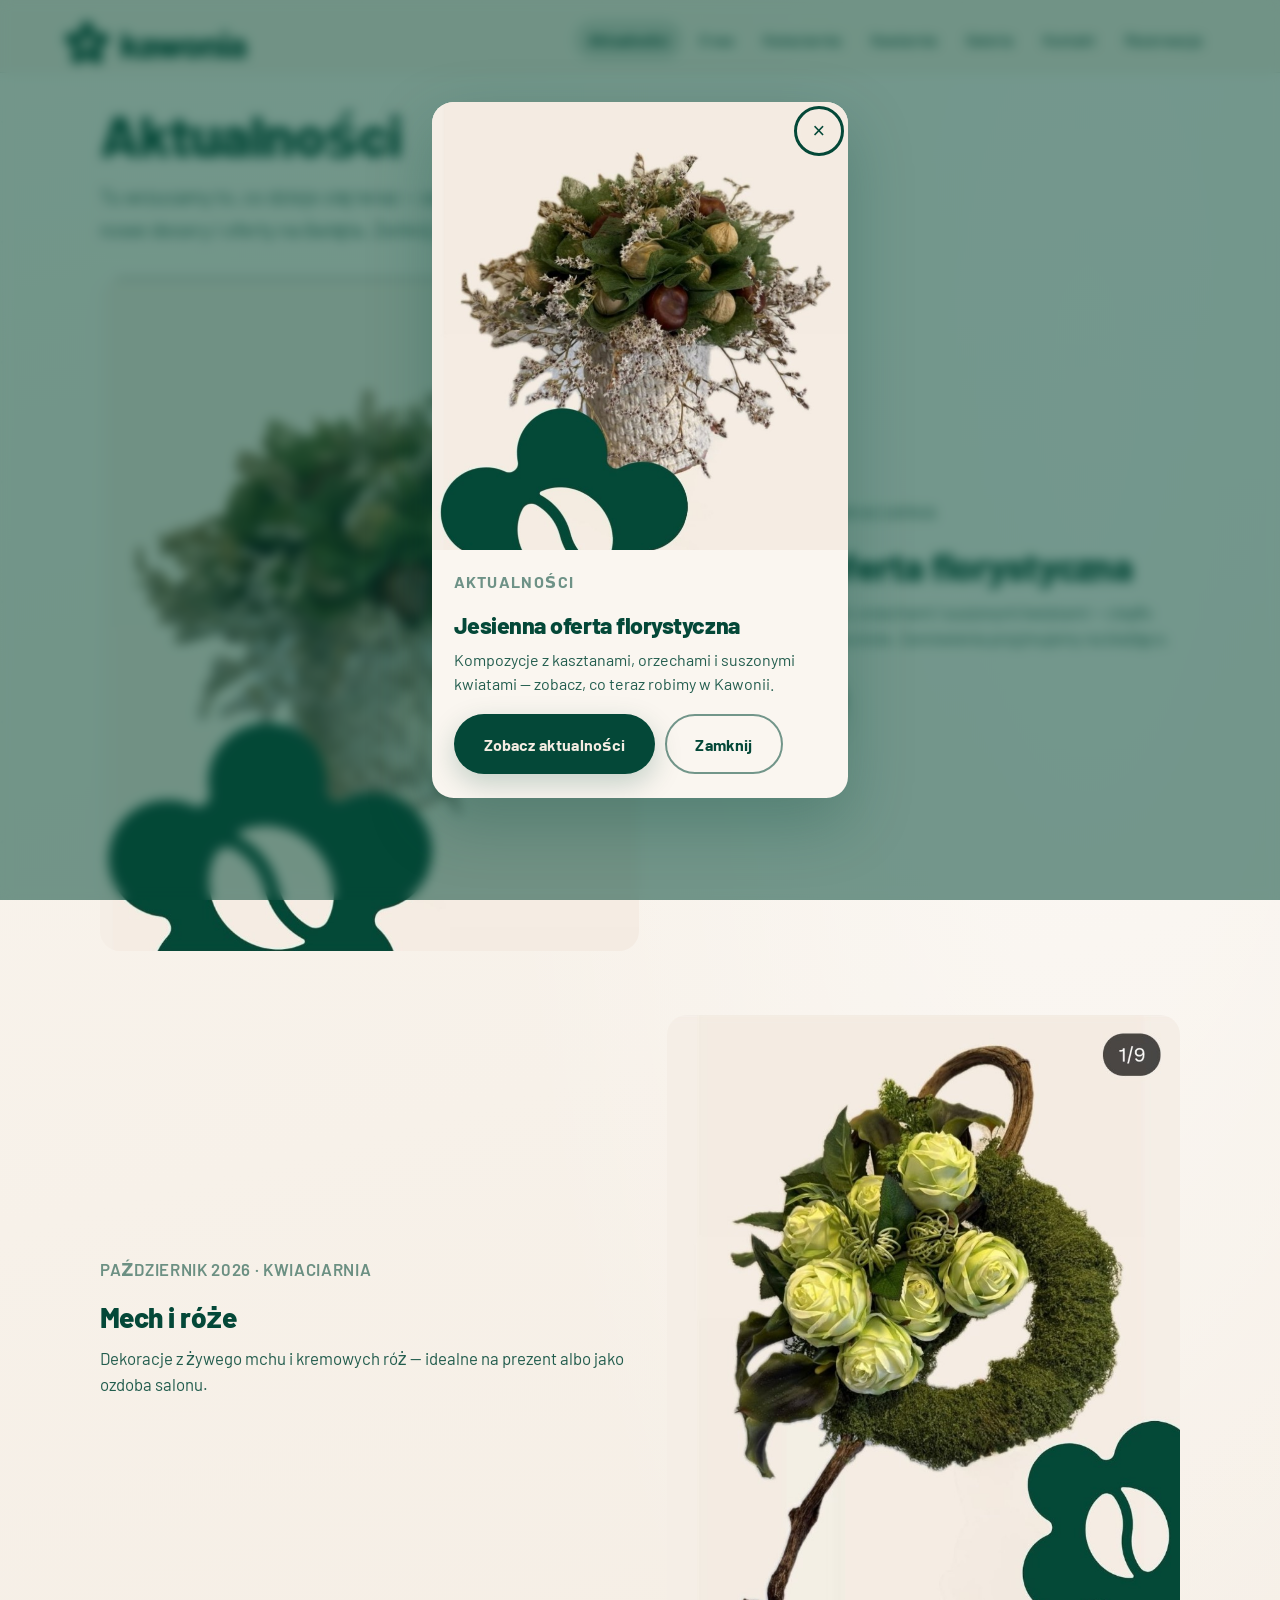
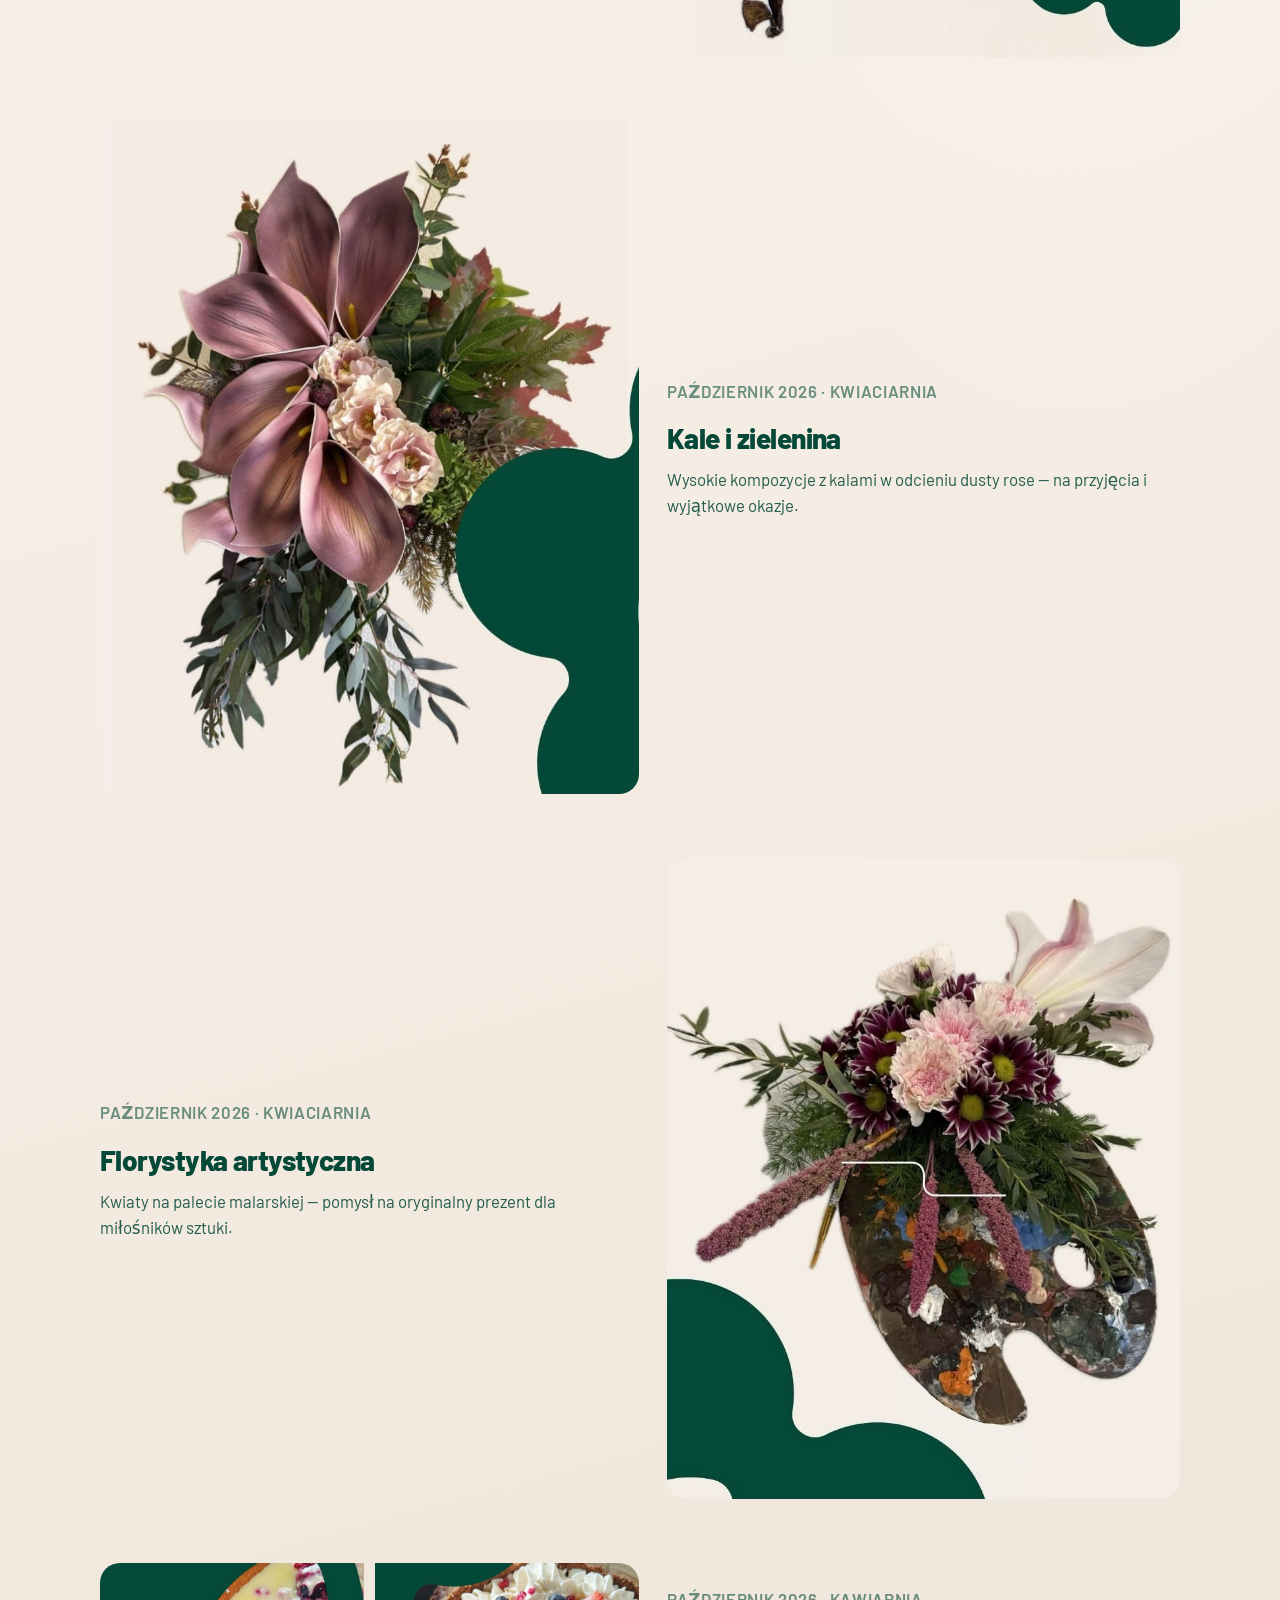
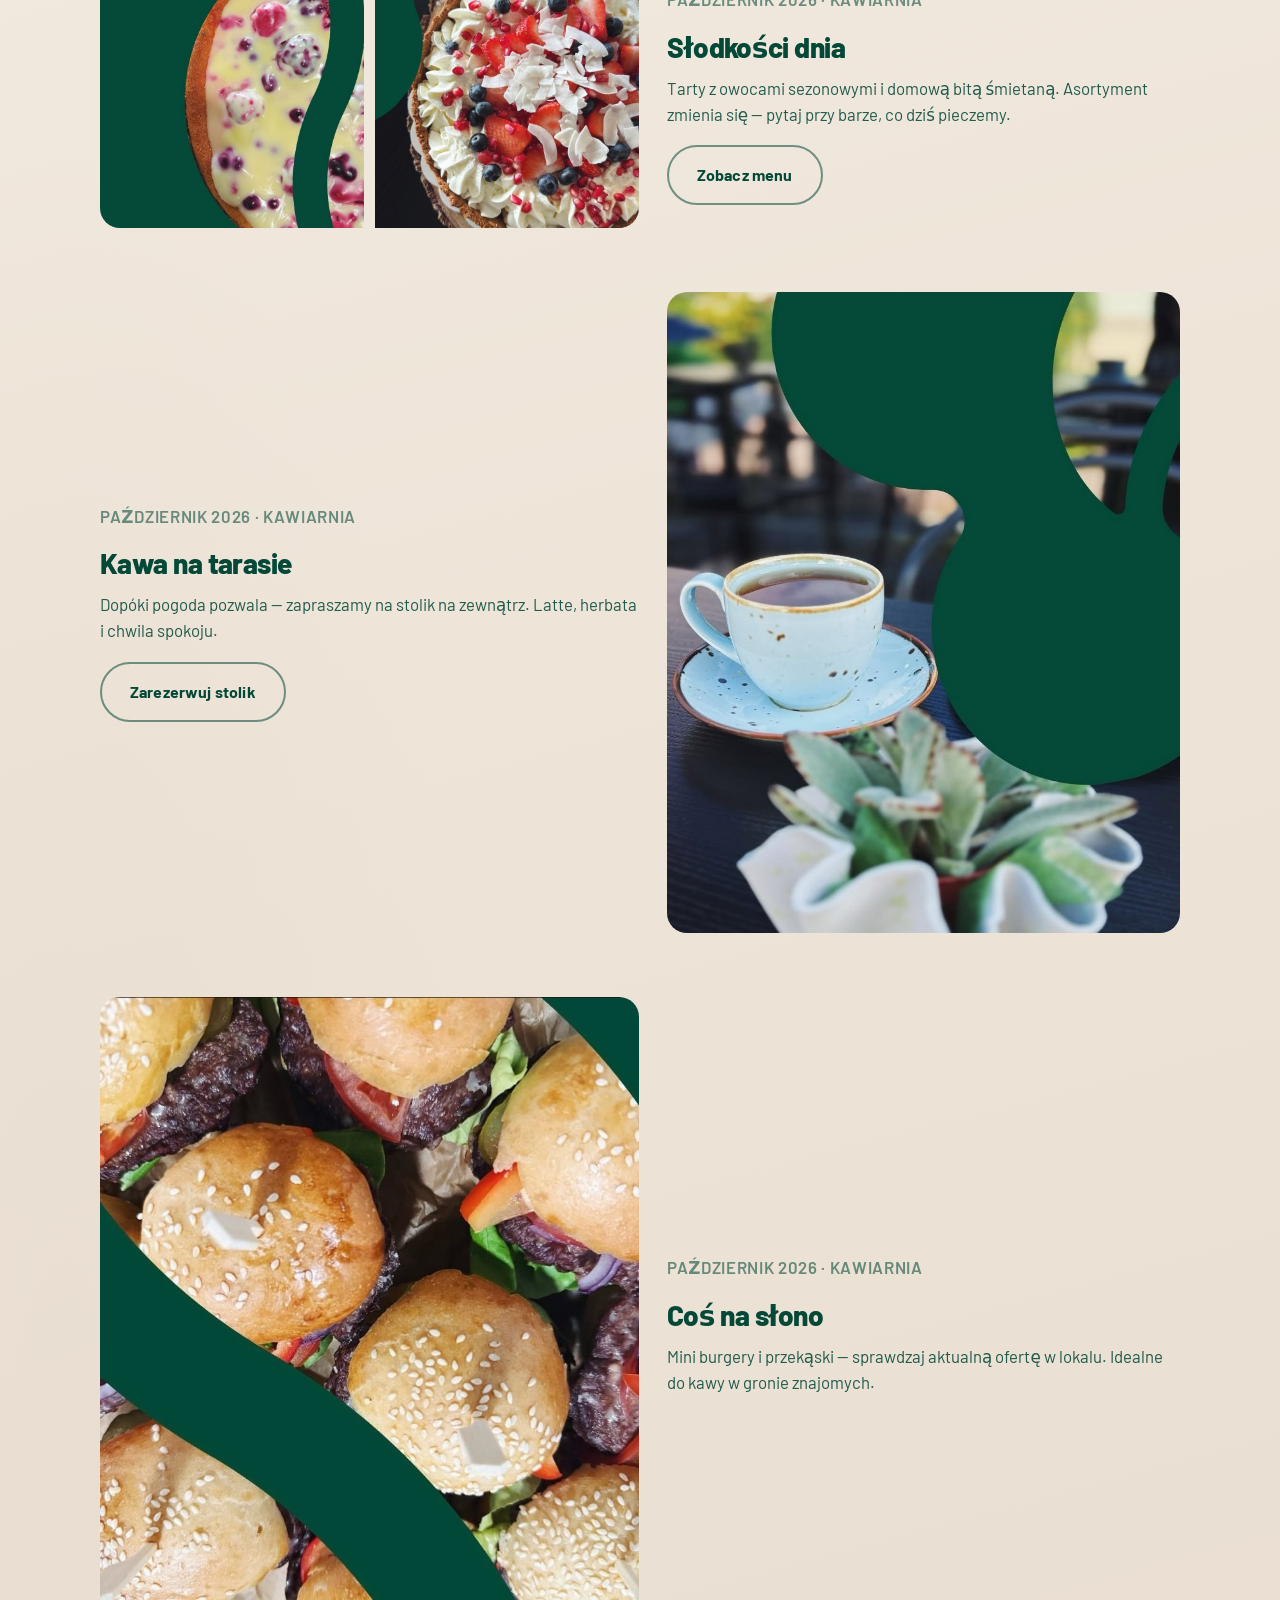
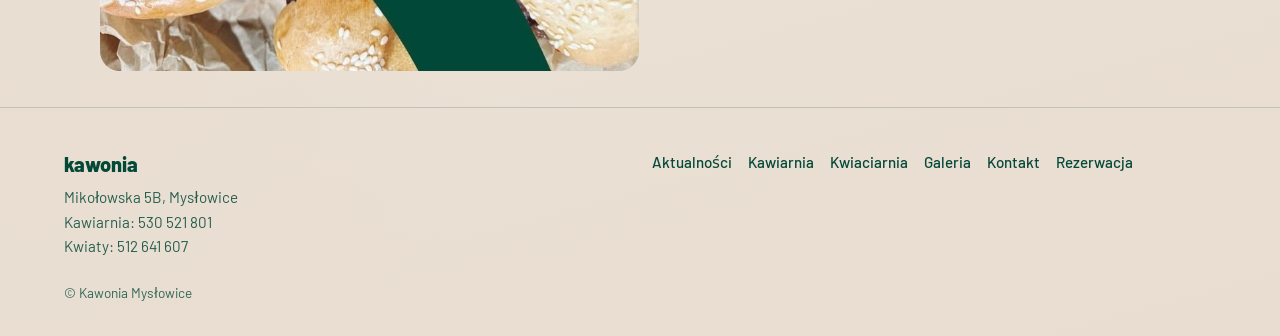
==== commit 241867b2: "add maps pin" ====
--- a/aktualnosci/index.html
+++ b/aktualnosci/index.html
@@ -29,11 +29,11 @@
       </a>
       <nav class="site-nav" aria-label="Główne">
         <ul>
+          <li><a href="../aktualnosci/" aria-current="page">Aktualności</a></li>
           <li><a href="../index.html">O nas</a></li>
           <li><a href="../kwiaciarnia/">Kwiaciarnia</a></li>
           <li><a href="../kawiarnia/">Kawiarnia</a></li>
           <li><a href="../galeria/">Galeria</a></li>
-          <li><a href="../aktualnosci/" aria-current="page">Aktualności</a></li>
           <li><a href="../kontakt/">Kontakt</a></li>
           <li><a href="../rezerwacja/">Rezerwacja</a></li>
         </ul>
@@ -144,10 +144,10 @@
       </div>
       <nav class="footer-nav" aria-label="Stopka">
         <ul>
+          <li><a href="../aktualnosci/">Aktualności</a></li>
           <li><a href="../kawiarnia/">Kawiarnia</a></li>
           <li><a href="../kwiaciarnia/">Kwiaciarnia</a></li>
           <li><a href="../galeria/">Galeria</a></li>
-          <li><a href="../aktualnosci/">Aktualności</a></li>
           <li><a href="../kontakt/">Kontakt</a></li>
           <li><a href="../rezerwacja/">Rezerwacja</a></li>
         </ul>
--- a/css/styles.css
+++ b/css/styles.css
@@ -849,23 +849,29 @@
   border-bottom: 1px dashed color-mix(in srgb, currentColor 25%, transparent);
 }
 
-.map-placeholder {
-  border: 2px dashed color-mix(in srgb, currentColor 40%, transparent);
+.map-embed {
   border-radius: 1.25rem;
-  min-height: 16rem;
-  display: grid;
-  place-items: center;
-  padding: 1.5rem;
-  text-align: center;
-  opacity: 0.85;
-}
-
-.map-placeholder iframe {
+  overflow: hidden;
+  min-height: 18rem;
+  background: color-mix(in srgb, currentColor 8%, transparent);
+  box-shadow: inset 0 0 0 1.5px color-mix(in srgb, currentColor 18%, transparent);
+}
+
+.map-embed iframe {
+  display: block;
   width: 100%;
-  height: 100%;
-  min-height: 16rem;
+  height: clamp(18rem, 45vw, 26rem);
   border: 0;
-  border-radius: 1.1rem;
+}
+
+.map-link {
+  margin: 0.85rem 0 0;
+  font-weight: 600;
+}
+
+.map-link a {
+  text-decoration: underline;
+  text-underline-offset: 0.15em;
 }
 
 /* Form */
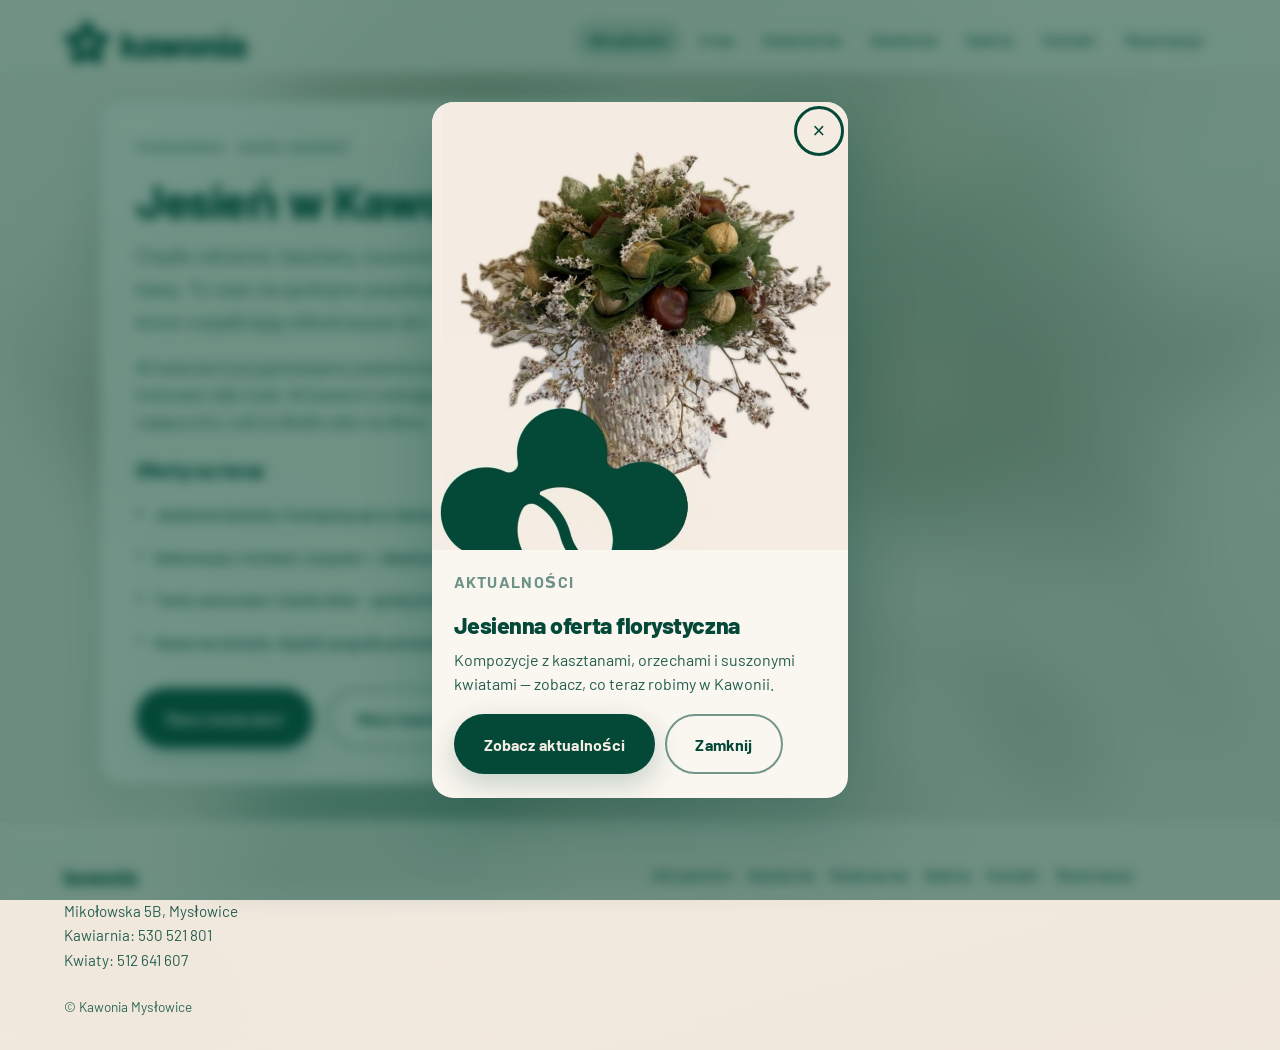
==== commit b8778fbe: "edit sections" ====
--- a/aktualnosci/index.html
+++ b/aktualnosci/index.html
@@ -18,8 +18,13 @@
   <link rel="icon" href="../favicon.svg" type="image/svg+xml">
   <link rel="stylesheet" href="../css/styles.css">
 </head>
-<body class="theme-beige">
+<body class="theme-beige page-news">
   <a class="skip-link" href="#main">Przejdź do treści</a>
+
+  <!-- TODO: przy zmianie sezonu podmień zdjęcie tła i treść poniżej -->
+  <div class="page-bg" aria-hidden="true">
+    <img src="../images/aktualnosci/jesienny-bukiet.jpg" alt="" width="1200" height="1500">
+  </div>
 
   <header class="site-header">
     <div class="header-inner">
@@ -42,94 +47,23 @@
   </header>
 
   <main id="main" class="site-main">
-    <header class="page-intro">
-      <h1>Aktualności</h1>
-      <p class="lead">Tu wrzucamy to, co dzieje się teraz — sezonowe bukiety, nowe desery i oferty na święta. Zerknij przed wizytą.</p>
-    </header>
-
-    <!-- TODO: podmieniaj wpisy poniżej na bieżące oferty (Walentynki, Halloween itd.) -->
-    <div class="news-list">
-      <article class="news-item news-item--featured" id="jesien">
-        <div class="news-item-media">
-          <img src="../images/aktualnosci/jesienny-bukiet.jpg" alt="Jesienna kompozycja z kasztanami i suszonymi kwiatami" width="800" height="1000" loading="eager">
-        </div>
-        <div class="news-item-body">
-          <p class="news-meta"><time datetime="2026-10">Październik 2026</time> · Kwiaciarnia</p>
-          <h2>Jesienna oferta florystyczna</h2>
-          <p>Kompozycje z kasztanami, orzechami i suszonymi kwiatami — ciepło jesieni w doniczce albo na stole. Zamówienia przyjmujemy na bieżąco.</p>
-          <a class="btn btn-primary" href="../kontakt/">Zapytaj o bukiet</a>
-        </div>
-      </article>
-
-      <article class="news-item" id="mech">
-        <div class="news-item-media">
-          <img src="../images/aktualnosci/kompozycja-mech.jpg" alt="Kompozycja z mchem i kremowymi różami" width="800" height="1000" loading="lazy">
-        </div>
-        <div class="news-item-body">
-          <p class="news-meta"><time datetime="2026-10">Październik 2026</time> · Kwiaciarnia</p>
-          <h2>Mech i róże</h2>
-          <p>Dekoracje z żywego mchu i kremowych róż — idealne na prezent albo jako ozdoba salonu.</p>
-        </div>
-      </article>
-
-      <article class="news-item" id="kale">
-        <div class="news-item-media">
-          <img src="../images/aktualnosci/kale-roze.jpg" alt="Kompozycja z różowymi kalami i eukaliptusem" width="800" height="1000" loading="lazy">
-        </div>
-        <div class="news-item-body">
-          <p class="news-meta"><time datetime="2026-10">Październik 2026</time> · Kwiaciarnia</p>
-          <h2>Kale i zielenina</h2>
-          <p>Wysokie kompozycje z kalami w odcieniu dusty rose — na przyjęcia i wyjątkowe okazje.</p>
-        </div>
-      </article>
-
-      <article class="news-item" id="paleta">
-        <div class="news-item-media">
-          <img src="../images/aktualnosci/paleta-kwiatow.jpg" alt="Bukiet na drewnianej palecie malarskiej" width="800" height="1000" loading="lazy">
-        </div>
-        <div class="news-item-body">
-          <p class="news-meta"><time datetime="2026-10">Październik 2026</time> · Kwiaciarnia</p>
-          <h2>Florystyka artystyczna</h2>
-          <p>Kwiaty na palecie malarskiej — pomysł na oryginalny prezent dla miłośników sztuki.</p>
-        </div>
-      </article>
-
-      <article class="news-item" id="desery">
-        <div class="news-item-media news-item-media--grid">
-          <img src="../images/aktualnosci/tarta-jagody.jpg" alt="Tarta z malinami i jagodami" width="600" height="600" loading="lazy">
-          <img src="../images/aktualnosci/tarta-owoce.jpg" alt="Tarta z truskawkami, borówkami i kokosem" width="600" height="600" loading="lazy">
-        </div>
-        <div class="news-item-body">
-          <p class="news-meta"><time datetime="2026-10">Październik 2026</time> · Kawiarnia</p>
-          <h2>Słodkości dnia</h2>
-          <p>Tarty z owocami sezonowymi i domową bitą śmietaną. Asortyment zmienia się — pytaj przy barze, co dziś pieczemy.</p>
-          <a class="btn btn-ghost" href="../kawiarnia/">Zobacz menu</a>
-        </div>
-      </article>
-
-      <article class="news-item" id="taras">
-        <div class="news-item-media">
-          <img src="../images/aktualnosci/kawa-na-tarasie.jpg" alt="Kawa na tarasie Kawonii" width="800" height="1000" loading="lazy">
-        </div>
-        <div class="news-item-body">
-          <p class="news-meta"><time datetime="2026-10">Październik 2026</time> · Kawiarnia</p>
-          <h2>Kawa na tarasie</h2>
-          <p>Dopóki pogoda pozwala — zapraszamy na stolik na zewnątrz. Latte, herbata i chwila spokoju.</p>
-          <a class="btn btn-ghost" href="../rezerwacja/">Zarezerwuj stolik</a>
-        </div>
-      </article>
-
-      <article class="news-item" id="sliders">
-        <div class="news-item-media">
-          <img src="../images/aktualnosci/mini-burgery.jpg" alt="Mini burgery na papierze" width="800" height="600" loading="lazy">
-        </div>
-        <div class="news-item-body">
-          <p class="news-meta"><time datetime="2026-10">Październik 2026</time> · Kawiarnia</p>
-          <h2>Coś na słono</h2>
-          <p>Mini burgery i przekąski — sprawdzaj aktualną ofertę w lokalu. Idealne do kawy w gronie znajomych.</p>
-        </div>
-      </article>
-    </div>
+    <article class="news-spotlight">
+      <p class="news-spotlight-eyebrow">Październik · sezon jesienny</p>
+      <h1>Jesień w Kawonii</h1>
+      <p class="lead">Ciepłe odcienie, kasztany, suszone kwiaty i zapach świeżej kawy. To czas na spokojne popołudnia przy stole i bukiety, które rozjaśniają chłodniejsze dni.</p>
+      <p>W kwiaciarni przygotowujemy jesienne kompozycje — mech, orzechy, kremowe róże i kale. W kawiarni czekają sezonowe desery i klasyka: latte, cappuccino, coś na słodko albo na słono.</p>
+      <h2>Oferty na teraz</h2>
+      <ul class="news-offers">
+        <li>Jesienne bukiety i kompozycje w doniczce — od ręki i na zamówienie</li>
+        <li>Dekoracje z mchem i suszem — idealne na prezent</li>
+        <li>Tarty owocowe i ciasta dnia — pytaj przy barze</li>
+        <li>Kawa na tarasie, dopóki pogoda pozwala</li>
+      </ul>
+      <div class="hero-actions">
+        <a class="btn btn-primary" href="../kwiaciarnia/">Menu kwiaciarni</a>
+        <a class="btn btn-ghost" href="../kawiarnia/">Menu kawiarni</a>
+      </div>
+    </article>
   </main>
 
   <footer class="site-footer">
--- a/css/styles.css
+++ b/css/styles.css
@@ -835,6 +835,38 @@
   text-decoration: none;
 }
 
+.social-row {
+  display: flex;
+  flex-wrap: wrap;
+  gap: 0.65rem 1rem;
+  margin-top: 0.35rem;
+}
+
+.social-link {
+  display: inline-flex;
+  align-items: center;
+  gap: 0.45rem;
+  font-weight: 600;
+  font-size: 1.05rem;
+  text-decoration: none;
+  padding: 0.35rem 0.7rem 0.35rem 0.4rem;
+  border-radius: 999px;
+  background: color-mix(in srgb, currentColor 10%, transparent);
+  transition: background-color 0.2s ease, transform 0.2s ease;
+}
+
+.social-link:hover {
+  background: color-mix(in srgb, currentColor 16%, transparent);
+  transform: translateY(-1px);
+  text-decoration: none;
+}
+
+.social-icon {
+  width: 1.35rem;
+  height: 1.35rem;
+  flex-shrink: 0;
+}
+
 .hours-list {
   list-style: none;
   margin: 0;
@@ -845,8 +877,27 @@
   display: flex;
   justify-content: space-between;
   gap: 1rem;
-  padding: 0.4rem 0;
+  padding: 0.55rem 0.75rem;
+  margin: 0 -0.75rem;
+  border-radius: 0.75rem;
   border-bottom: 1px dashed color-mix(in srgb, currentColor 25%, transparent);
+  transition: background-color 0.25s ease, box-shadow 0.25s ease;
+}
+
+.hours-list li.is-today {
+  border-bottom-color: transparent;
+  background: color-mix(in srgb, currentColor 12%, transparent);
+  box-shadow:
+    0 0 0 1px color-mix(in srgb, currentColor 18%, transparent),
+    0 0 22px color-mix(in srgb, currentColor 16%, transparent);
+  font-weight: 700;
+}
+
+.theme-green .hours-list li.is-today {
+  background: color-mix(in srgb, var(--color-beige) 14%, transparent);
+  box-shadow:
+    0 0 0 1px color-mix(in srgb, var(--color-beige) 28%, transparent),
+    0 0 24px color-mix(in srgb, var(--color-beige) 18%, transparent);
 }
 
 .map-embed {
@@ -1009,78 +1060,163 @@
   opacity: 0.85;
 }
 
-/* Aktualności */
-.news-list {
-  display: flex;
-  flex-direction: column;
-  gap: clamp(2.5rem, 6vw, 4rem);
-}
-
-.news-item {
-  display: grid;
-  gap: 1.25rem 1.75rem;
-  align-items: center;
-}
-
-@media (min-width: 720px) {
-  .news-item {
-    grid-template-columns: minmax(0, 1.05fr) minmax(0, 1fr);
-  }
-
-  .news-item:nth-child(even) .news-item-media {
-    order: 2;
-  }
-}
-
-.news-item--featured .news-item-body h2 {
-  font-size: clamp(1.75rem, 3.5vw, 2.35rem);
-}
-
-.news-meta {
-  margin: 0 0 0.4rem;
-  font-size: 0.85rem;
-  font-weight: 600;
-  letter-spacing: 0.04em;
+/* Aktualności — zamglone tło */
+.page-news {
+  background-image: none;
+}
+
+.page-news::before {
+  opacity: 0.12;
+}
+
+.page-bg {
+  position: fixed;
+  inset: 0;
+  z-index: 0;
+  overflow: hidden;
+  pointer-events: none;
+}
+
+.page-bg img {
+  width: 100%;
+  height: 100%;
+  object-fit: cover;
+  filter: blur(36px) saturate(1.08) brightness(0.92);
+  transform: scale(1.14);
+}
+
+.page-bg::after {
+  content: "";
+  position: absolute;
+  inset: 0;
+  background:
+    linear-gradient(165deg, color-mix(in srgb, var(--color-beige) 72%, transparent), color-mix(in srgb, var(--color-beige-deep) 58%, transparent)),
+    radial-gradient(ellipse 70% 50% at 80% 10%, color-mix(in srgb, #fff 35%, transparent), transparent 60%);
+}
+
+.news-spotlight {
+  position: relative;
+  z-index: 1;
+  max-width: 38rem;
+  padding: clamp(1.5rem, 4vw, 2.25rem);
+  border-radius: 1.5rem;
+  background: color-mix(in srgb, var(--color-beige-soft) 82%, transparent);
+  backdrop-filter: blur(12px) saturate(1.1);
+  box-shadow:
+    inset 0 0 0 1px color-mix(in srgb, var(--color-green) 12%, transparent),
+    0 18px 48px color-mix(in srgb, var(--color-green) 12%, transparent);
+  animation: rise-in 0.7s var(--ease-out) both;
+}
+
+.news-spotlight-eyebrow {
+  margin: 0 0 0.5rem;
+  font-size: 0.8rem;
+  font-weight: 700;
+  letter-spacing: 0.08em;
   text-transform: uppercase;
   opacity: 0.65;
 }
 
-.news-item-body h2 {
-  margin: 0 0 0.65rem;
-  font-size: clamp(1.35rem, 2.5vw, 1.75rem);
-  line-height: 1.2;
-  letter-spacing: -0.02em;
-}
-
-.news-item-body p {
-  margin: 0 0 1.15rem;
+.news-spotlight h1 {
+  margin: 0 0 0.75rem;
+  font-size: clamp(2.1rem, 5vw, 3rem);
+  line-height: 1.1;
+  letter-spacing: -0.03em;
+}
+
+.news-spotlight .lead {
+  margin-bottom: 1rem;
+}
+
+.news-spotlight p {
+  margin: 0 0 1rem;
   max-width: 34rem;
-  font-size: 1.05rem;
-  line-height: 1.55;
-  color: color-mix(in srgb, currentColor 88%, transparent);
-}
-
-.news-item-media {
-  margin: 0;
-  border-radius: 1.25rem;
-  overflow: hidden;
-}
-
-.news-item-media img {
-  display: block;
-  width: 100%;
+}
+
+.news-spotlight h2 {
+  margin: 1.5rem 0 0.75rem;
+  font-size: 1.25rem;
+}
+
+.news-offers {
+  margin: 0 0 1.5rem;
+  padding: 0;
+  list-style: none;
+}
+
+.news-offers li {
+  position: relative;
+  padding: 0.45rem 0 0.45rem 1.15rem;
+  border-bottom: 1px dashed color-mix(in srgb, currentColor 22%, transparent);
+  font-weight: 500;
+}
+
+.news-offers li::before {
+  content: "";
+  position: absolute;
+  left: 0;
+  top: 0.95rem;
+  width: 0.45rem;
+  height: 0.45rem;
+  border-radius: 50%;
+  background: currentColor;
+  opacity: 0.45;
+}
+
+.page-news .site-footer {
+  background: color-mix(in srgb, var(--color-beige) 70%, transparent);
+  backdrop-filter: blur(10px);
+}
+
+/* O nas */
+.about-story {
+  max-width: 40rem;
+  animation: rise-in 0.85s var(--ease-out) 0.12s both;
+}
+
+.about-story p {
+  margin: 0 0 1rem;
+  font-size: 1.08rem;
+  line-height: 1.6;
+}
+
+.about-story .hero-actions {
+  margin-top: 1.25rem;
+}
+
+.site-main--home .hero-visual img {
   aspect-ratio: 4 / 5;
   object-fit: cover;
 }
 
-.news-item-media--grid {
-  display: grid;
-  grid-template-columns: 1fr 1fr;
-  gap: 0.65rem;
-}
-
-.news-item-media--grid img {
-  aspect-ratio: 1;
+/* Menu board (kawiarnia / kwiaciarnia) */
+.menu-board {
+  padding: clamp(1.25rem, 3vw, 2rem);
+  border-radius: 1.5rem;
+  background: color-mix(in srgb, currentColor 5%, transparent);
+  box-shadow: inset 0 0 0 1.5px color-mix(in srgb, currentColor 14%, transparent);
+}
+
+.theme-beige .menu-board {
+  background: color-mix(in srgb, #fff 55%, var(--color-beige-soft));
+}
+
+.theme-green .menu-board {
+  background: color-mix(in srgb, var(--color-green-deep) 35%, transparent);
+}
+
+.menu-board h2 {
+  margin: 0 0 0.75rem;
+  font-size: 1.35rem;
+  letter-spacing: -0.02em;
+}
+
+.menu-board .price-list {
+  margin-bottom: 2rem;
+}
+
+.menu-board .menu-grid > div:last-child .price-list:last-child {
+  margin-bottom: 0;
 }
 
 /* Promo popup (aktualna oferta) */
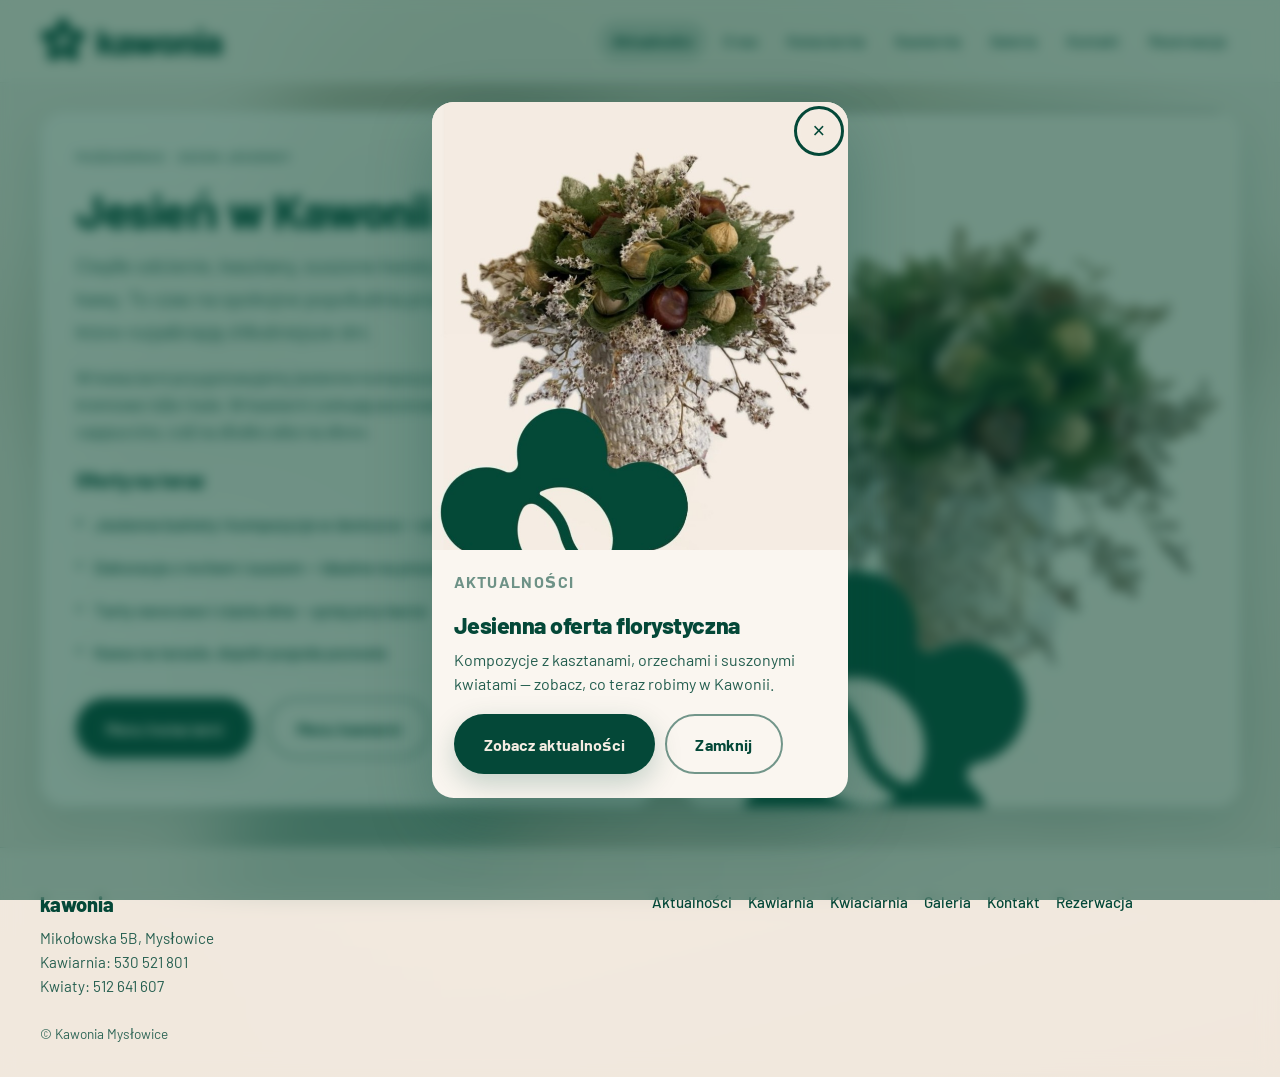
==== commit 76f48d85: "edit sites" ====
--- a/aktualnosci/index.html
+++ b/aktualnosci/index.html
@@ -47,23 +47,28 @@
   </header>
 
   <main id="main" class="site-main">
-    <article class="news-spotlight">
-      <p class="news-spotlight-eyebrow">Październik · sezon jesienny</p>
-      <h1>Jesień w Kawonii</h1>
-      <p class="lead">Ciepłe odcienie, kasztany, suszone kwiaty i zapach świeżej kawy. To czas na spokojne popołudnia przy stole i bukiety, które rozjaśniają chłodniejsze dni.</p>
-      <p>W kwiaciarni przygotowujemy jesienne kompozycje — mech, orzechy, kremowe róże i kale. W kawiarni czekają sezonowe desery i klasyka: latte, cappuccino, coś na słodko albo na słono.</p>
-      <h2>Oferty na teraz</h2>
-      <ul class="news-offers">
-        <li>Jesienne bukiety i kompozycje w doniczce — od ręki i na zamówienie</li>
-        <li>Dekoracje z mchem i suszem — idealne na prezent</li>
-        <li>Tarty owocowe i ciasta dnia — pytaj przy barze</li>
-        <li>Kawa na tarasie, dopóki pogoda pozwala</li>
-      </ul>
-      <div class="hero-actions">
-        <a class="btn btn-primary" href="../kwiaciarnia/">Menu kwiaciarni</a>
-        <a class="btn btn-ghost" href="../kawiarnia/">Menu kawiarni</a>
-      </div>
-    </article>
+    <div class="news-layout">
+      <article class="news-spotlight">
+        <p class="news-spotlight-eyebrow">Październik · sezon jesienny</p>
+        <h1>Jesień w Kawonii</h1>
+        <p class="lead">Ciepłe odcienie, kasztany, suszone kwiaty i zapach świeżej kawy. To czas na spokojne popołudnia przy stole i bukiety, które rozjaśniają chłodniejsze dni.</p>
+        <p>W kwiaciarni przygotowujemy jesienne kompozycje — mech, orzechy, kremowe róże i kale. W kawiarni czekają sezonowe desery i klasyka: latte, cappuccino, coś na słodko albo na słono.</p>
+        <h2>Oferty na teraz</h2>
+        <ul class="news-offers">
+          <li>Jesienne bukiety i kompozycje w doniczce — od ręki i na zamówienie</li>
+          <li>Dekoracje z mchem i suszem — idealne na prezent</li>
+          <li>Tarty owocowe i ciasta dnia — pytaj przy barze</li>
+          <li>Kawa na tarasie, dopóki pogoda pozwala</li>
+        </ul>
+        <div class="hero-actions">
+          <a class="btn btn-primary" href="../kwiaciarnia/">Menu kwiaciarni</a>
+          <a class="btn btn-ghost" href="../kawiarnia/">Menu kawiarni</a>
+        </div>
+      </article>
+      <figure class="news-photo">
+        <img src="../images/aktualnosci/jesienny-bukiet.jpg" alt="Jesienna kompozycja Kawonii z kasztanami i suszonymi kwiatami" width="800" height="1000" loading="eager">
+      </figure>
+    </div>
   </main>
 
   <footer class="site-footer">
--- a/css/styles.css
+++ b/css/styles.css
@@ -49,8 +49,8 @@
   --color-green-deep: #033529;
   --radius: 1rem;
   --radius-pill: 999px;
-  --space: clamp(1rem, 4vw, 2.25rem);
-  --max: 72rem;
+  --space: clamp(1rem, 4vw, 2.5rem);
+  --max: 84rem;
   --font: "Barlow", system-ui, -apple-system, "Segoe UI", sans-serif;
   --transition: background-color 0.35s ease, color 0.35s ease, border-color 0.35s ease;
   --focus: 0 0 0 3px var(--color-beige), 0 0 0 5px var(--color-green);
@@ -183,7 +183,7 @@
 }
 
 .site-header {
-  padding: 1rem var(--space) 0;
+  padding: 1.15rem var(--space);
   position: sticky;
   top: 0;
   z-index: 50;
@@ -233,17 +233,21 @@
   margin-left: auto;
   min-width: 0;
   overflow-x: auto;
+  overflow-y: visible;
   -webkit-overflow-scrolling: touch;
   scrollbar-width: thin;
+  padding-block: 0.35rem;
+  margin-block: -0.35rem;
 }
 
 .site-nav ul {
   display: flex;
   flex-wrap: nowrap;
+  align-items: center;
   gap: 0.25rem 0.15rem;
   list-style: none;
   margin: 0;
-  padding: 0.25rem 0 0.75rem;
+  padding: 0.15rem 0;
   width: max-content;
 }
 
@@ -529,6 +533,13 @@
   border-radius: 2rem;
   box-shadow: 0 24px 60px color-mix(in srgb, var(--color-green) 12%, transparent);
   animation: float-y 7s ease-in-out infinite;
+  transition: transform 0.55s var(--ease-out), box-shadow 0.55s var(--ease-out);
+}
+
+.hero-visual:hover img {
+  animation-play-state: paused;
+  transform: scale(1.035);
+  box-shadow: 0 28px 68px color-mix(in srgb, var(--color-green) 18%, transparent);
 }
 
 .hero-actions {
@@ -741,6 +752,11 @@
   width: 100%;
   aspect-ratio: 1;
   object-fit: cover;
+  transition: transform 0.55s var(--ease-out);
+}
+
+.photo-grid figure:hover img {
+  transform: scale(1.06);
 }
 
 .photo-grid figcaption {
@@ -758,6 +774,11 @@
 .media-block img {
   width: 100%;
   border-radius: 1.25rem;
+  transition: transform 0.55s var(--ease-out);
+}
+
+.media-block:hover img {
+  transform: scale(1.04);
 }
 
 /* Loyalty card */
@@ -777,17 +798,17 @@
 }
 
 .stamps {
-  display: flex;
-  flex-wrap: wrap;
-  gap: 0.5rem;
+  display: grid;
+  grid-template-columns: repeat(5, minmax(0, 1fr));
+  gap: 0.55rem;
   list-style: none;
   margin: 0;
   padding: 0;
+  max-width: 22rem;
 }
 
 .stamps li {
-  width: 2.25rem;
-  height: 2.25rem;
+  aspect-ratio: 1;
   border-radius: 50%;
   border: 2px dashed color-mix(in srgb, currentColor 45%, transparent);
   display: grid;
@@ -795,6 +816,18 @@
   font-size: 0.75rem;
   font-weight: 700;
   opacity: 0.7;
+  text-align: center;
+  line-height: 1.1;
+  padding: 0.2rem;
+}
+
+.stamps li.stamp-reward {
+  opacity: 1;
+  border-style: solid;
+  border-color: color-mix(in srgb, currentColor 55%, transparent);
+  background: color-mix(in srgb, currentColor 10%, transparent);
+  font-size: 0.62rem;
+  letter-spacing: -0.02em;
 }
 
 /* Contact */
@@ -901,6 +934,7 @@
 }
 
 .map-embed {
+  position: relative;
   border-radius: 1.25rem;
   overflow: hidden;
   min-height: 18rem;
@@ -913,6 +947,32 @@
   width: 100%;
   height: clamp(18rem, 45vw, 26rem);
   border: 0;
+  pointer-events: none;
+}
+
+.map-embed.is-active iframe {
+  pointer-events: auto;
+}
+
+.map-embed-hint {
+  position: absolute;
+  inset: auto 0.75rem 0.75rem;
+  z-index: 2;
+  margin: 0;
+  padding: 0.45rem 0.75rem;
+  border-radius: var(--radius-pill);
+  background: color-mix(in srgb, var(--color-beige) 88%, transparent);
+  color: var(--color-green);
+  font-size: 0.82rem;
+  font-weight: 600;
+  text-align: center;
+  pointer-events: none;
+  opacity: 0.92;
+  transition: opacity 0.2s ease;
+}
+
+.map-embed.is-active .map-embed-hint {
+  opacity: 0;
 }
 
 .map-link {
@@ -1094,10 +1154,22 @@
     radial-gradient(ellipse 70% 50% at 80% 10%, color-mix(in srgb, #fff 35%, transparent), transparent 60%);
 }
 
-.news-spotlight {
+.news-layout {
   position: relative;
   z-index: 1;
-  max-width: 38rem;
+  display: grid;
+  gap: 1.35rem;
+  align-items: stretch;
+}
+
+@media (min-width: 860px) {
+  .news-layout {
+    grid-template-columns: minmax(0, 1.05fr) minmax(0, 0.95fr);
+    gap: 1.75rem;
+  }
+}
+
+.news-spotlight {
   padding: clamp(1.5rem, 4vw, 2.25rem);
   border-radius: 1.5rem;
   background: color-mix(in srgb, var(--color-beige-soft) 82%, transparent);
@@ -1106,6 +1178,28 @@
     inset 0 0 0 1px color-mix(in srgb, var(--color-green) 12%, transparent),
     0 18px 48px color-mix(in srgb, var(--color-green) 12%, transparent);
   animation: rise-in 0.7s var(--ease-out) both;
+}
+
+.news-photo {
+  margin: 0;
+  border-radius: 1.5rem;
+  overflow: hidden;
+  box-shadow: 0 18px 48px color-mix(in srgb, var(--color-green) 14%, transparent);
+  animation: rise-in 0.8s var(--ease-out) 0.08s both;
+  min-height: 16rem;
+}
+
+.news-photo img {
+  display: block;
+  width: 100%;
+  height: 100%;
+  object-fit: cover;
+  aspect-ratio: 4 / 5;
+  transition: transform 0.55s var(--ease-out);
+}
+
+.news-photo:hover img {
+  transform: scale(1.05);
 }
 
 .news-spotlight-eyebrow {
@@ -1323,3 +1417,96 @@
 .promo-dialog-shell {
   position: relative;
 }
+
+/* Live page motion */
+.page-intro {
+  animation: rise-in 0.65s var(--ease-out) both;
+}
+
+.logo {
+  transition: transform 0.35s var(--ease-out);
+}
+
+.logo:hover {
+  transform: scale(1.04);
+}
+
+.site-nav a {
+  transition:
+    background-color 0.2s ease,
+    box-shadow 0.25s var(--ease-out);
+}
+
+.site-nav a:hover {
+  box-shadow: 0 0 0 1px color-mix(in srgb, currentColor 18%, transparent);
+}
+
+.menu-board .price-list li {
+  transition: padding-left 0.25s var(--ease-out), background-color 0.25s ease;
+  border-radius: 0.5rem;
+}
+
+.menu-board .price-list li:hover {
+  padding-left: 0.45rem;
+  background: color-mix(in srgb, currentColor 6%, transparent);
+}
+
+.map-embed {
+  transition: transform 0.4s var(--ease-out), box-shadow 0.4s var(--ease-out);
+}
+
+.map-embed:hover {
+  transform: translateY(-3px);
+  box-shadow:
+    inset 0 0 0 1.5px color-mix(in srgb, currentColor 22%, transparent),
+    0 14px 32px color-mix(in srgb, currentColor 12%, transparent);
+}
+
+.loyalty-card {
+  transition: transform 0.35s var(--ease-out), box-shadow 0.35s var(--ease-out);
+}
+
+.loyalty-card:hover {
+  transform: translateY(-3px);
+  box-shadow: 0 12px 28px color-mix(in srgb, currentColor 12%, transparent);
+}
+
+.reveal {
+  opacity: 0;
+  transform: translateY(1.15rem);
+  transition:
+    opacity 0.65s var(--ease-out),
+    transform 0.65s var(--ease-out);
+}
+
+.reveal.is-visible {
+  opacity: 1;
+  transform: none;
+}
+
+.news-spotlight {
+  transition: transform 0.4s var(--ease-out), box-shadow 0.4s var(--ease-out);
+}
+
+.news-spotlight:hover {
+  transform: translateY(-3px);
+  box-shadow:
+    inset 0 0 0 1px color-mix(in srgb, var(--color-green) 14%, transparent),
+    0 22px 52px color-mix(in srgb, var(--color-green) 16%, transparent);
+}
+
+@media (prefers-reduced-motion: reduce) {
+  .page-intro,
+  .reveal {
+    animation: none !important;
+    opacity: 1 !important;
+    transform: none !important;
+    transition: none !important;
+  }
+
+  .photo-grid figure:hover img,
+  .media-block:hover img,
+  .hero-visual:hover img {
+    transform: none;
+  }
+}
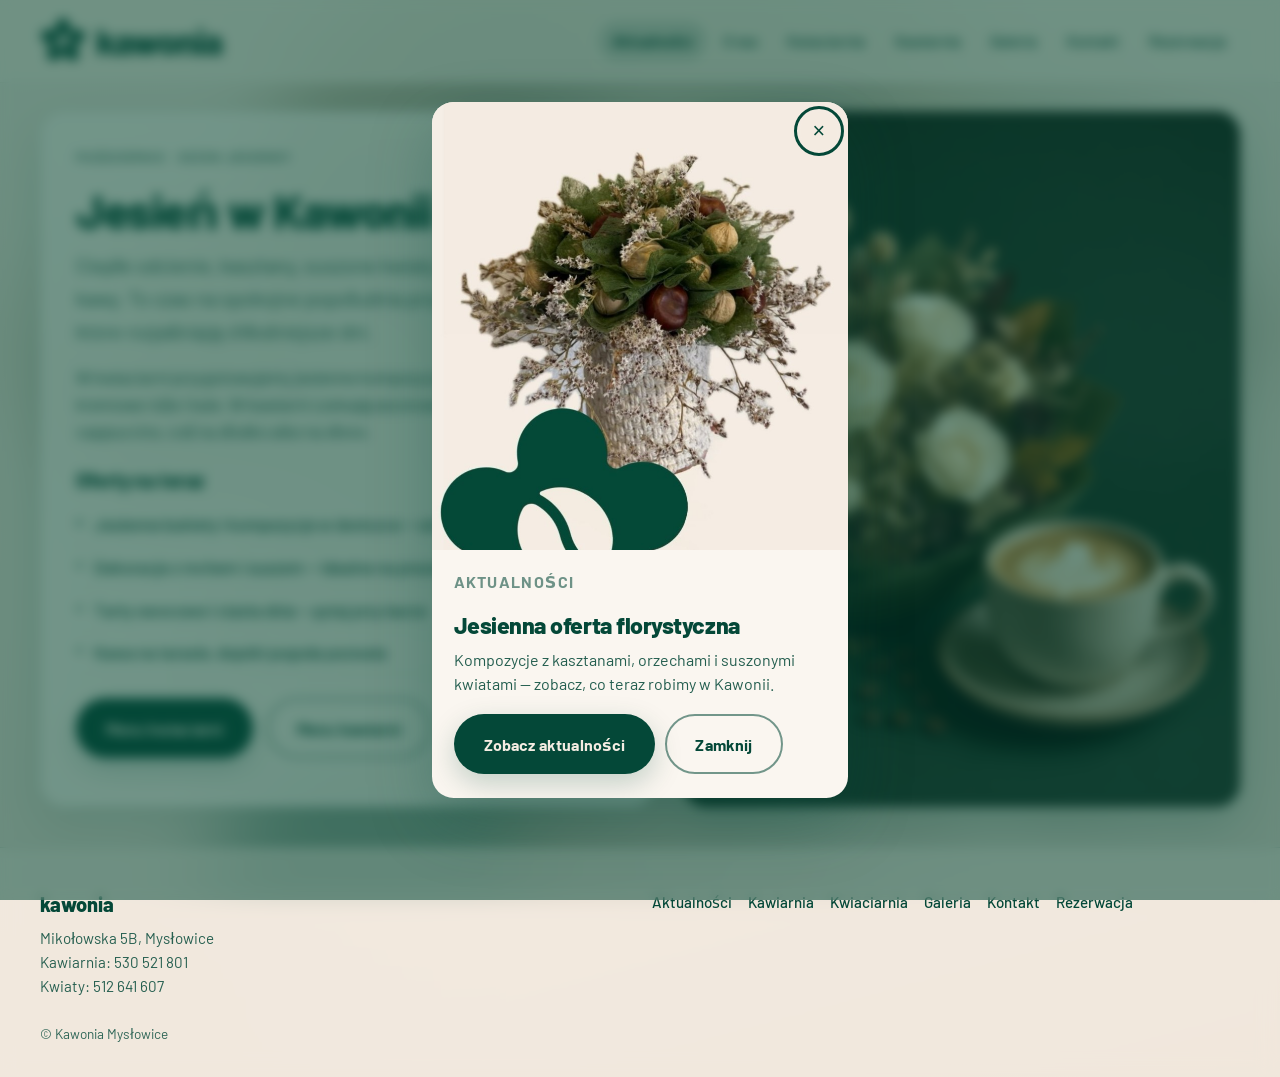
==== commit f30def6a: "add animations and aedit pohoto in site" ====
--- a/aktualnosci/index.html
+++ b/aktualnosci/index.html
@@ -66,7 +66,7 @@
         </div>
       </article>
       <figure class="news-photo">
-        <img src="../images/aktualnosci/jesienny-bukiet.jpg" alt="Jesienna kompozycja Kawonii z kasztanami i suszonymi kwiatami" width="800" height="1000" loading="eager">
+        <img src="../images/aktualnosci/kwiaty-kawa-zielone.jpg" alt="Kwiaty i kawa Kawonii na zielonym tle" width="800" height="1000" loading="eager">
       </figure>
     </div>
   </main>
--- a/css/styles.css
+++ b/css/styles.css
@@ -1184,7 +1184,8 @@
   margin: 0;
   border-radius: 1.5rem;
   overflow: hidden;
-  box-shadow: 0 18px 48px color-mix(in srgb, var(--color-green) 14%, transparent);
+  background: var(--color-green);
+  box-shadow: 0 18px 48px color-mix(in srgb, var(--color-green) 22%, transparent);
   animation: rise-in 0.8s var(--ease-out) 0.08s both;
   min-height: 16rem;
 }
@@ -1194,7 +1195,9 @@
   width: 100%;
   height: 100%;
   object-fit: cover;
+  object-position: center;
   aspect-ratio: 4 / 5;
+  background: var(--color-green);
   transition: transform 0.55s var(--ease-out);
 }
 
@@ -1419,94 +1422,379 @@
 }
 
 /* Live page motion */
-.page-intro {
-  animation: rise-in 0.65s var(--ease-out) both;
+@keyframes soft-fade {
+  from {
+    opacity: 0;
+  }
+  to {
+    opacity: 1;
+  }
+}
+
+@keyframes slide-down {
+  from {
+    opacity: 0;
+    transform: translateY(-0.85rem);
+  }
+  to {
+    opacity: 1;
+    transform: none;
+  }
+}
+
+@keyframes scale-in {
+  from {
+    opacity: 0;
+    transform: scale(0.94);
+  }
+  to {
+    opacity: 1;
+    transform: none;
+  }
+}
+
+@keyframes glide-left {
+  from {
+    opacity: 0;
+    transform: translateX(-1.4rem);
+  }
+  to {
+    opacity: 1;
+    transform: none;
+  }
+}
+
+@keyframes glide-right {
+  from {
+    opacity: 0;
+    transform: translateX(1.4rem);
+  }
+  to {
+    opacity: 1;
+    transform: none;
+  }
+}
+
+@keyframes breathe {
+  0%,
+  100% {
+    transform: scale(1);
+  }
+  50% {
+    transform: scale(1.015);
+  }
+}
+
+@keyframes glow-pulse {
+  0%,
+  100% {
+    box-shadow:
+      0 0 0 1px color-mix(in srgb, currentColor 18%, transparent),
+      0 0 18px color-mix(in srgb, currentColor 12%, transparent);
+  }
+  50% {
+    box-shadow:
+      0 0 0 1px color-mix(in srgb, currentColor 28%, transparent),
+      0 0 28px color-mix(in srgb, currentColor 22%, transparent);
+  }
+}
+
+@keyframes stamp-pop {
+  0%,
+  100% {
+    transform: scale(1);
+  }
+  50% {
+    transform: scale(1.08);
+  }
+}
+
+.site-header {
+  animation: slide-down 0.6s var(--ease-out) both;
 }
 
 .logo {
-  transition: transform 0.35s var(--ease-out);
+  transition: transform 0.4s var(--ease-out), filter 0.4s ease;
 }
 
 .logo:hover {
-  transform: scale(1.04);
-}
+  transform: scale(1.05) rotate(-1.5deg);
+}
+
+.logo img {
+  transition: transform 0.45s var(--ease-out);
+}
+
+.logo:hover img {
+  transform: rotate(12deg) scale(1.06);
+}
+
+.site-nav li {
+  animation: rise-in 0.55s var(--ease-out) both;
+}
+
+.site-nav li:nth-child(1) { animation-delay: 0.05s; }
+.site-nav li:nth-child(2) { animation-delay: 0.1s; }
+.site-nav li:nth-child(3) { animation-delay: 0.15s; }
+.site-nav li:nth-child(4) { animation-delay: 0.2s; }
+.site-nav li:nth-child(5) { animation-delay: 0.25s; }
+.site-nav li:nth-child(6) { animation-delay: 0.3s; }
+.site-nav li:nth-child(7) { animation-delay: 0.35s; }
 
 .site-nav a {
   transition:
     background-color 0.2s ease,
-    box-shadow 0.25s var(--ease-out);
+    box-shadow 0.3s var(--ease-out),
+    letter-spacing 0.3s var(--ease-out);
 }
 
 .site-nav a:hover {
   box-shadow: 0 0 0 1px color-mix(in srgb, currentColor 18%, transparent);
+  letter-spacing: 0.02em;
+}
+
+.page-intro {
+  animation: rise-in 0.7s var(--ease-out) both;
+}
+
+.page-intro h1 {
+  animation: glide-left 0.75s var(--ease-out) 0.05s both;
+}
+
+.page-intro .lead {
+  animation: rise-in 0.75s var(--ease-out) 0.14s both;
+}
+
+.page-intro .hero-actions,
+.page-intro > .btn {
+  animation: rise-in 0.75s var(--ease-out) 0.24s both;
+}
+
+.brand-mark {
+  animation: rise-in 0.7s var(--ease-out) both, breathe 5.5s ease-in-out 1s infinite;
+}
+
+.btn {
+  position: relative;
+  overflow: hidden;
+}
+
+.btn::after {
+  content: "";
+  position: absolute;
+  inset: 0;
+  background: linear-gradient(
+    115deg,
+    transparent 30%,
+    color-mix(in srgb, #fff 28%, transparent) 48%,
+    transparent 62%
+  );
+  transform: translateX(-120%);
+  transition: transform 0.55s var(--ease-out);
+  pointer-events: none;
+}
+
+.btn:hover::after {
+  transform: translateX(120%);
+}
+
+.btn:hover {
+  transform: translateY(-3px) scale(1.02);
 }
 
 .menu-board .price-list li {
-  transition: padding-left 0.25s var(--ease-out), background-color 0.25s ease;
+  transition:
+    padding-left 0.3s var(--ease-out),
+    background-color 0.25s ease,
+    transform 0.3s var(--ease-out),
+    box-shadow 0.3s var(--ease-out);
   border-radius: 0.5rem;
 }
 
 .menu-board .price-list li:hover {
-  padding-left: 0.45rem;
-  background: color-mix(in srgb, currentColor 6%, transparent);
+  padding-left: 0.55rem;
+  background: color-mix(in srgb, currentColor 7%, transparent);
+  transform: translateX(0.2rem);
+  box-shadow: -3px 0 0 currentColor;
 }
 
 .map-embed {
-  transition: transform 0.4s var(--ease-out), box-shadow 0.4s var(--ease-out);
+  transition: transform 0.45s var(--ease-out), box-shadow 0.45s var(--ease-out);
 }
 
 .map-embed:hover {
-  transform: translateY(-3px);
+  transform: translateY(-4px) scale(1.01);
   box-shadow:
     inset 0 0 0 1.5px color-mix(in srgb, currentColor 22%, transparent),
-    0 14px 32px color-mix(in srgb, currentColor 12%, transparent);
+    0 16px 36px color-mix(in srgb, currentColor 14%, transparent);
 }
 
 .loyalty-card {
-  transition: transform 0.35s var(--ease-out), box-shadow 0.35s var(--ease-out);
+  transition: transform 0.4s var(--ease-out), box-shadow 0.4s var(--ease-out);
 }
 
 .loyalty-card:hover {
-  transform: translateY(-3px);
-  box-shadow: 0 12px 28px color-mix(in srgb, currentColor 12%, transparent);
-}
+  transform: translateY(-4px) rotate(-0.4deg);
+  box-shadow: 0 16px 34px color-mix(in srgb, currentColor 14%, transparent);
+}
+
+.stamps li.stamp-reward {
+  animation: stamp-pop 2.4s ease-in-out infinite;
+}
+
+.stamps li.stamp-reward:nth-child(10) {
+  animation-delay: 0.35s;
+}
+
+.hours-list li.is-today {
+  animation: glow-pulse 2.8s ease-in-out infinite;
+}
+
+.social-link {
+  transition:
+    background-color 0.2s ease,
+    transform 0.3s var(--ease-out),
+    box-shadow 0.3s var(--ease-out);
+}
+
+.social-link:hover {
+  transform: translateY(-3px) scale(1.04);
+  box-shadow: 0 8px 18px color-mix(in srgb, currentColor 16%, transparent);
+}
+
+.social-link:hover .social-icon {
+  transform: scale(1.12) rotate(-6deg);
+}
+
+.social-icon {
+  transition: transform 0.35s var(--ease-out);
+}
+
+.tile {
+  transition:
+    transform 0.4s var(--ease-out),
+    box-shadow 0.4s var(--ease-out),
+    background-color 0.25s ease;
+}
+
+.tile:hover {
+  transform: translateY(-8px) scale(1.015);
+}
+
+.contact-list li {
+  transition: transform 0.3s var(--ease-out);
+}
+
+.contact-list li:hover {
+  transform: translateX(0.35rem);
+}
+
+.footer-inner > * {
+  animation: rise-in 0.7s var(--ease-out) both;
+}
+
+.footer-inner > *:nth-child(1) { animation-delay: 0.05s; }
+.footer-inner > *:nth-child(2) { animation-delay: 0.15s; }
+.footer-inner > *:nth-child(3) { animation-delay: 0.25s; }
 
 .reveal {
   opacity: 0;
-  transform: translateY(1.15rem);
+  transform: translateY(1.35rem);
+  filter: blur(4px);
   transition:
-    opacity 0.65s var(--ease-out),
-    transform 0.65s var(--ease-out);
+    opacity 0.75s var(--ease-out),
+    transform 0.75s var(--ease-out),
+    filter 0.75s var(--ease-out);
+  transition-delay: var(--reveal-delay, 0s);
+}
+
+.reveal-left {
+  transform: translateX(-1.5rem);
+}
+
+.reveal-right {
+  transform: translateX(1.5rem);
+}
+
+.reveal-scale {
+  transform: scale(0.94);
 }
 
 .reveal.is-visible {
   opacity: 1;
   transform: none;
+  filter: none;
+}
+
+.stagger-child {
+  opacity: 0;
+  transform: translateY(0.85rem);
+  transition:
+    opacity 0.55s var(--ease-out),
+    transform 0.55s var(--ease-out);
+  transition-delay: var(--stagger, 0s);
+}
+
+.stagger-child.is-visible,
+.is-visible .stagger-child,
+.reveal.is-visible .stagger-child {
+  opacity: 1;
+  transform: none;
 }
 
 .news-spotlight {
-  transition: transform 0.4s var(--ease-out), box-shadow 0.4s var(--ease-out);
+  transition: transform 0.45s var(--ease-out), box-shadow 0.45s var(--ease-out);
 }
 
 .news-spotlight:hover {
-  transform: translateY(-3px);
+  transform: translateY(-4px);
   box-shadow:
     inset 0 0 0 1px color-mix(in srgb, var(--color-green) 14%, transparent),
-    0 22px 52px color-mix(in srgb, var(--color-green) 16%, transparent);
+    0 24px 56px color-mix(in srgb, var(--color-green) 18%, transparent);
+}
+
+.news-photo {
+  transition: transform 0.45s var(--ease-out), box-shadow 0.45s var(--ease-out);
+}
+
+.news-photo:hover {
+  transform: translateY(-4px);
+  box-shadow: 0 24px 56px color-mix(in srgb, var(--color-green) 26%, transparent);
 }
 
 @media (prefers-reduced-motion: reduce) {
+  .site-header,
+  .site-nav li,
   .page-intro,
-  .reveal {
+  .page-intro h1,
+  .page-intro .lead,
+  .page-intro .hero-actions,
+  .page-intro > .btn,
+  .brand-mark,
+  .footer-inner > *,
+  .reveal,
+  .stagger-child,
+  .stamps li.stamp-reward,
+  .hours-list li.is-today,
+  .menu-board.is-visible {
     animation: none !important;
     opacity: 1 !important;
     transform: none !important;
+    filter: none !important;
     transition: none !important;
   }
 
   .photo-grid figure:hover img,
   .media-block:hover img,
-  .hero-visual:hover img {
-    transform: none;
-  }
-}
+  .hero-visual:hover img,
+  .btn:hover,
+  .tile:hover,
+  .logo:hover,
+  .logo:hover img {
+    transform: none !important;
+  }
+
+  .btn::after {
+    display: none;
+  }
+}
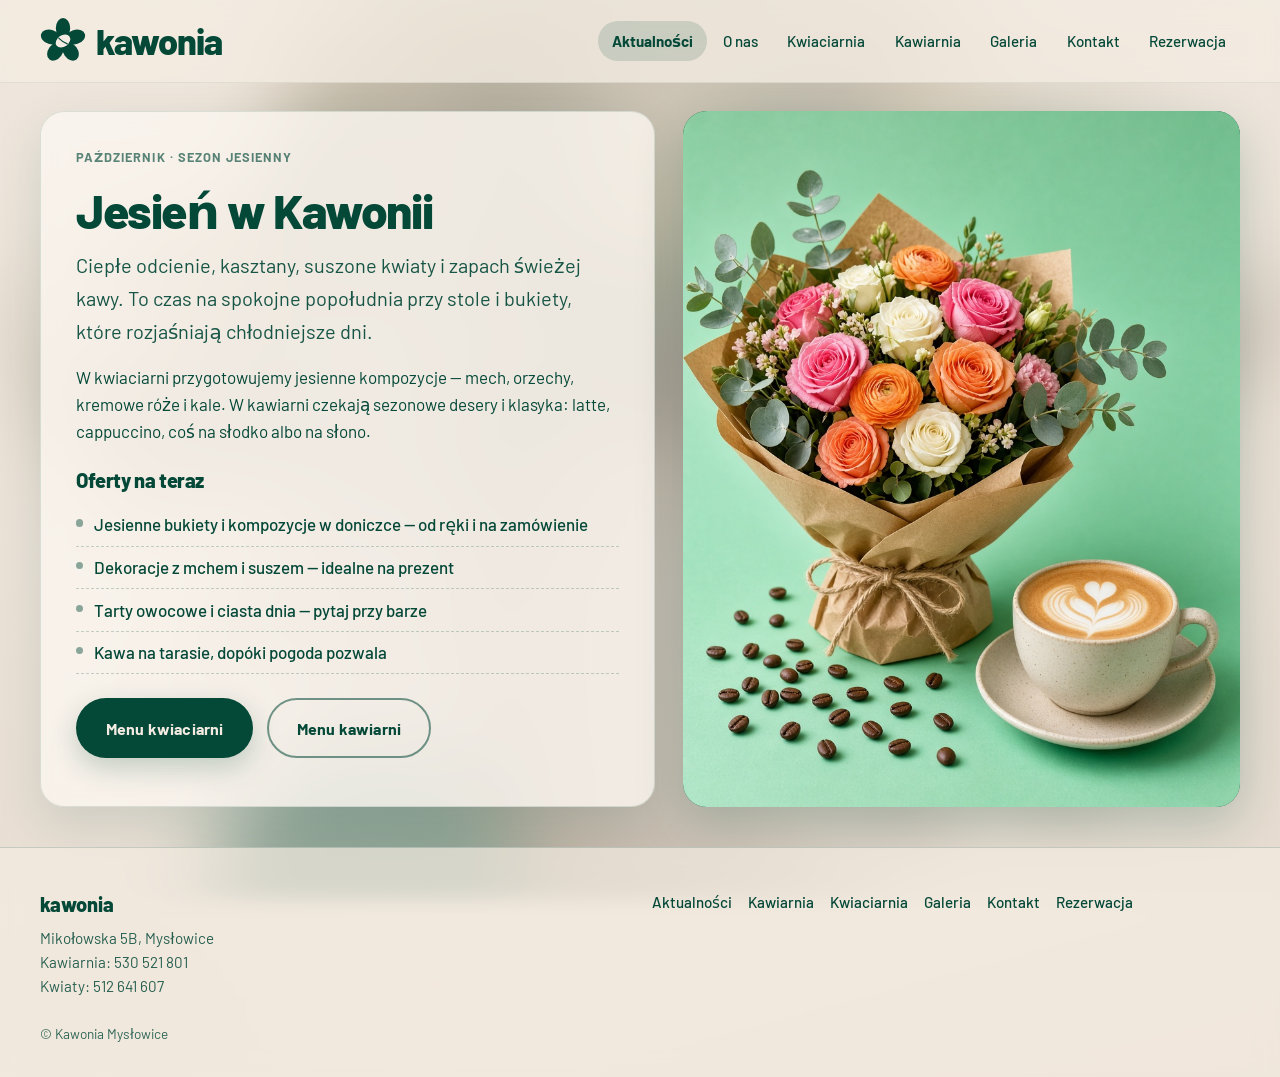
==== commit 2b9a32e3: "Edit main site" ====
--- a/aktualnosci/index.html
+++ b/aktualnosci/index.html
@@ -28,14 +28,14 @@
 
   <header class="site-header">
     <div class="header-inner">
-      <a class="logo" href="../index.html">
+      <a class="logo" href="../">
         <img src="../images/logo.svg" alt="" width="64" height="64">
         <span>kawonia</span>
       </a>
       <nav class="site-nav" aria-label="Główne">
         <ul>
           <li><a href="../aktualnosci/" aria-current="page">Aktualności</a></li>
-          <li><a href="../index.html">O nas</a></li>
+          <li><a href="../o-nas/">O nas</a></li>
           <li><a href="../kwiaciarnia/">Kwiaciarnia</a></li>
           <li><a href="../kawiarnia/">Kawiarnia</a></li>
           <li><a href="../galeria/">Galeria</a></li>
